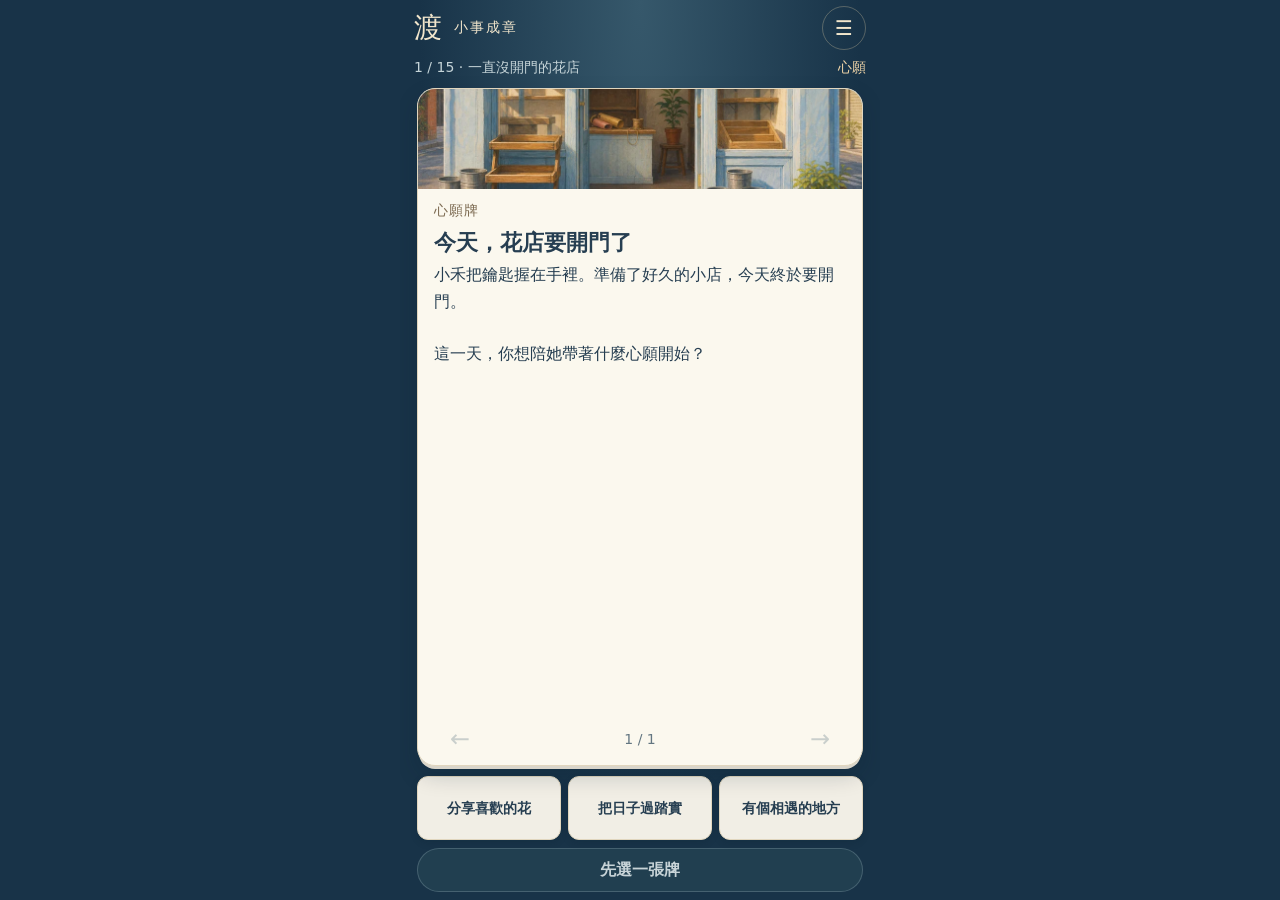
==== index.html @ b9ea2f5c "Expand original flower-shop card journey with two-sided inner reflection" ====
<!doctype html>
<html lang="zh-Hant">
<head>
  <meta charset="utf-8">
  <meta name="viewport" content="width=device-width,initial-scale=1,viewport-fit=cover">
  <meta name="theme-color" content="#183348">
  <meta name="description" content="《渡》十五段原創花店故事。翻開想要與不想要，留一點空間，再選眼前的一步。手機直式一屏卡牌。">
  <title>渡 · 花店日記</title>
  <link rel="icon" href="./icons/icon-192.png">
  <link rel="apple-touch-icon" href="./icons/icon-192.png">
  <link rel="manifest" href="./manifest.webmanifest">
  <link rel="stylesheet" href="./cards.css">
  <script src="./cards-journey.js" defer></script>
  <script src="./cards-stories.js" defer></script>
  <script src="./cards-core.js" defer></script>
  <script src="./cards-layout.js" defer></script>
  <script src="./cards.js" defer></script>
  <script src="./pwa-update.js" defer></script>
</head>
<body>
<main class="game" id="game">
  <header class="top"><div class="brand"><strong>渡</strong><span>小事成章</span></div><button id="menuOpen" type="button" aria-label="開啟功能" aria-haspopup="dialog">☰</button></header>
  <div class="chapter"><p id="chapterName">一直沒開門的花店</p><span id="stageLabel">開門之前</span></div>
  <div class="stage-area" id="stageArea">
  <div class="scene-wrap" id="sceneWrap">
    <article class="scene" aria-labelledby="sceneTitle">
      <img class="art" src="./art/flower-shop.webp" alt="晨光裡的花店，花桶還空著，門邊有一盆綠色植物。" width="900" height="600">
      <div class="scene-copy"><div class="reader-head"><p class="eyebrow" id="cardType">原創故事</p><button id="backStory" class="back-story" hidden>回故事</button></div><h1 id="sceneTitle" tabindex="-1">今天，花店要開門了</h1><div class="reader" id="reader"><p class="story" id="storyText">小禾把鑰匙握在手裡。準備了好久的小店，今天終於要開門。

這一天，你想陪她帶著什麼心願開始？</p></div><nav class="pager" aria-label="故事翻頁"><button id="pagePrev" aria-label="上一頁">←</button><span id="pageCount" role="status" aria-live="polite">1 / 1</span><button id="pageNext" aria-label="下一頁">→</button></nav><p class="sr-only" id="afterText" hidden></p></div>
    </article>
  </div>
  <button class="deck" id="deck" hidden><b>下一張，會是什麼？</b><small>點一下，翻開後續</small></button>
  </div>
  <div class="kept" id="kept" hidden><span class="wish-tag" id="wishTag"></span><button class="thought" id="thought" aria-pressed="false" hidden><span id="thoughtText"></span><small id="thoughtHint"></small></button></div>
  <p class="sr-only" id="carried" hidden></p>
  <section class="choices-area" id="choicesArea" aria-labelledby="instruction"><p class="sr-only" id="instruction">選一張心願牌，陪小禾開始這一天。</p><div class="hand" id="hand" data-count="3"></div><p class="sr-only" id="choicePreview" hidden></p><button class="confirm" id="confirm" disabled>先選一張牌</button></section>
  <p class="sr-only" id="playedPath" hidden></p>
  <div class="ending-actions" id="endingActions" hidden><button class="next-chapter" id="nextChapter" hidden>下一段故事</button><div class="ending-secondary"><button class="replay" id="replay">換一種走法</button><button class="quiet-button" id="rest">先停在這裡</button></div></div>
  <p class="sr-only" id="restNote" hidden>故事先留在這裡。想回來時，再翻開就好。</p>
  <p class="save-status" id="saveStatus" role="status"></p><button class="load-latest" id="loadLatest" hidden>讀取另一頁的進度</button>
  <p class="sr-only" id="footerNote">選牌，再翻開後續。隨時可以離開，進度留在這台裝置。</p>
  <p class="sr-only" id="announcement" role="status" aria-live="polite"></p>
</main>
<dialog id="menu" aria-labelledby="menuTitle">
  <div class="menu-head"><h2 id="menuTitle">留一點空間</h2><button id="menuClose" aria-label="關閉功能">×</button></div>
  <button class="menu-row" id="install">安裝手機 App</button><p class="menu-status" id="installStatus">放到主畫面，下次繼續這一頁。</p>
  <button class="menu-row" id="btnUpdate">檢查更新</button><p class="menu-status" id="updateStatus" role="status">連線時自動檢查新版</p>
  <label class="chapter-picker" for="chapterChoice">十五段故事 · 可任選</label><select id="chapterChoice"><option value="flowers">一直沒開門的花店</option></select><p class="menu-status">開始所選章節，會取代目前這一段的遊玩進度。不必照順序，也不用先通關。</p><button class="menu-row" id="chapterStart">開始這章</button>
  <details class="about"><summary>怎麼玩這段故事</summary><p>選心願，翻開事件，再選小禾接下來怎麼做。想看看心裡發生什麼時，點「想要與不想要」：看看想抓住的，再看看想推開的，最後回到眼前的一步。</p><p>可以選「試著鬆一點」，也可以選「現在還不行」或隨時回故事。沒有正確情緒，不必重複到平靜才准繼續；這些選擇不會換到好運或更好的結局。</p><p>人物、對話與情節全部原創，不是萊斯特生平，也不是《豐盛之書》的逐章重製。只將讀到的部分觀念轉化為日常體驗；沒有搬用書中案例、量表或課程原文。</p><p>放下的是心裡的緊抓，不是必要的安全、界線、照顧或責任。遊戲不保證願望成真，不提供醫療或財務建議。若情境讓你不舒服，可以停下或換章。</p><p>十五段故事，沒有配樂、水聲、倒數、分數或打卡。進度只存這台裝置；內心卡的選擇不記錄、不上傳，也不讀寫先前版本的遊戲紀錄。</p></details>
</dialog>
<noscript><p>請開啟 JavaScript，才能選牌與翻開故事。</p></noscript>
</body>
</html>
---- cards.css ----
:root{color-scheme:light;font-family:system-ui,-apple-system,"Microsoft JhengHei",sans-serif;font-size:100%;background:#183348;color:#263e51;--paper:#fbf8ee;--accent:#d8aa63}
*{box-sizing:border-box}html,body{margin:0;width:100%;height:100%;overflow:hidden;overscroll-behavior:none}button,select{font:inherit;touch-action:manipulation;-webkit-tap-highlight-color:transparent}button{cursor:pointer}button:disabled{cursor:default;opacity:.45}button:focus-visible,select:focus-visible{outline:3px solid #c78228;outline-offset:-3px}[hidden]{display:none!important}
body{position:fixed;inset:0}.game{position:relative;width:min(100%,480px);height:100vh;height:100dvh;max-height:100dvh;min-height:0;margin:auto;padding:calc(6px + env(safe-area-inset-top,0px)) 14px calc(8px + env(safe-area-inset-bottom,0px));display:flex;flex-direction:column;gap:8px;overflow:hidden;background:radial-gradient(ellipse at top,#36586b,transparent 65%),#183348}
.top,.chapter,.kept,.choices-area,.ending-actions{flex:none;min-width:0}.top{display:flex;align-items:center;justify-content:space-between;color:#f2e6cc;min-height:44px}.brand{display:flex;align-items:center;gap:12px}.brand strong{font:28px serif;font-weight:400}.brand span{font-size:.875rem;letter-spacing:.15em}.top button{width:44px;height:44px;border:1px solid #e6d3a94d;background:transparent;color:#f2e6cc;border-radius:50%;font-size:20px}
.chapter{display:flex;align-items:center;justify-content:space-between;gap:8px;color:#c5d4d8;font-size:.875rem;line-height:1.4}.chapter p{margin:0}.chapter span{color:#f0d5a8;white-space:nowrap}
.stage-area{flex:1;min-height:0;position:relative}.scene-wrap,.scene{height:100%;min-height:0}.scene-wrap{padding:2px 3px}.scene{container-type:size;display:flex;flex-direction:column;position:relative;background:var(--paper);border:1px solid #e1d6be;border-radius:18px;overflow:hidden;box-shadow:0 5px 0 -2px #d9d5ca,0 10px 22px #071a2a30}
.art{flex:none;display:block;width:100%;height:clamp(54px,12dvh,100px);object-fit:cover;object-position:center 64%;background:#b8cbd2}.scene-copy{flex:1;min-height:0;display:flex;flex-direction:column;padding:8px 16px 4px;gap:4px}.reader-head{display:flex;align-items:center;justify-content:space-between;min-height:28px;flex:none}.eyebrow{font-size:.875rem;letter-spacing:.06em;color:#7c6a51;margin:0}.back-story{border:0;border-radius:8px;background:#e9e5d9;color:#344b5b;min-height:32px;padding:4px 10px;font-size:.875rem}
h1{flex:none;font-family:"Noto Serif TC","PMingLiU",serif;font-size:1.35rem;line-height:1.35;font-weight:600;margin:0;overflow-wrap:anywhere}.reader{flex:1;min-height:0;overflow:hidden}.story{font-size:1rem;line-height:1.65;white-space:pre-line;overflow-wrap:anywhere;margin:0}.pager{flex:none;display:grid;grid-template-columns:52px 1fr 52px;align-items:center;gap:8px;min-height:44px}.pager button{height:44px;min-width:44px;border:0;background:transparent;color:#365368;font-size:24px;border-radius:9px}.pager button:disabled{opacity:.25}.pager span{text-align:center;font-size:.875rem;color:#637681;font-variant-numeric:tabular-nums}
.kept{margin:0 3px}.thought{display:block;min-height:44px;width:100%;border:1px dashed #c7d6dc88;color:#dce5e6;background:#ffffff08;border-radius:10px;padding:6px 12px;text-align:center;font-size:.875rem;line-height:1.4}.thought[aria-pressed=true]{background:#071e2c35;color:#c4d2d5;border-style:solid}
.hand{display:grid;grid-template-columns:repeat(3,minmax(0,1fr));gap:7px;margin:0 3px}.hand[data-count="2"]{grid-template-columns:repeat(2,minmax(0,1fr))}.choice{display:flex;align-items:center;justify-content:center;min-width:0;min-height:64px;border:1px solid #e1d6be;border-radius:11px;padding:8px 6px;text-align:center;background:#f1eee5;color:#263e51;box-shadow:0 3px 7px #051a2526}.choice b{font-size:.875rem;line-height:1.45;font-weight:600;overflow-wrap:anywhere}.choice .mark{display:none}.choice[aria-pressed=true]{background:#fff3d6;box-shadow:inset 0 0 0 2px #c78228}.confirm,.next-chapter,.replay,.quiet-button{display:block;min-height:44px;border:1px solid #e4ba7b;background:#e9bf82;color:#203749;padding:9px 12px;border-radius:24px;font-size:1rem;line-height:1.4;font-weight:600}.confirm{width:calc(100% - 6px);margin:8px 3px 0}.confirm:disabled{background:#213f50;border-color:#738d9870;color:#c7d3d7;opacity:1}
.inner-view .scene{border-color:#d8aa63;background:#fff9ed}.inner-view .art{display:none}.inner-view .eyebrow{color:#805527}.inner-view .thought{border-style:solid}.inner-view .scene-copy{padding-top:14px}.chapter p{overflow-wrap:anywhere}.hand[data-count="2"] .choice{min-height:64px}
.ending-actions{display:flex;flex-direction:column;gap:8px;padding:0 3px}.ending-secondary{display:flex;gap:8px}.ending-secondary button{flex:1;min-width:0;font-size:.875rem}.quiet-button,.replay{background:transparent;color:#e1e5dd;border-color:#aebebe70;font-weight:400}
.deck{display:block;position:absolute;inset:10px 18px;max-width:300px;max-height:360px;margin:auto;border:1px solid #d5b98a;border-radius:17px;background:repeating-linear-gradient(45deg,#ffffff04 0 1px,transparent 1px 12px),#23475a;color:#f0dbb8;box-shadow:4px 4px 0 #f2e7cf;padding:12px}.deck:before{content:"◇";display:block;font:48px serif;color:#d3ab70;margin-bottom:14px}.deck b{display:block;font:1.4rem serif;line-height:1.5}.deck small{display:block;margin-top:12px;font-size:.875rem;color:#c9d4d3}
.save-status:not(:empty){position:absolute;z-index:4;top:58px;left:12px;right:12px;background:#fbf2da;color:#4b3d2a;padding:12px;border:1px solid #d8aa63;border-radius:10px;font-size:.875rem;line-height:1.6;margin:0;box-shadow:0 4px 18px #0005}.save-status:empty{display:none}.load-latest{position:absolute;z-index:5;left:12px;right:12px;bottom:10px;background:#f3debb;color:#263e51;border:1px solid #bfa677;border-radius:20px;min-height:44px;padding:8px 15px}
dialog{width:min(calc(100% - 24px),440px);max-height:calc(100dvh - 24px);overflow:auto;overscroll-behavior:contain;color:#263e51;background:#fbf8ee;border:1px solid #e4dac8;border-radius:20px;padding:20px}dialog::backdrop{background:#081b2ccc}.menu-head{display:flex;align-items:center;justify-content:space-between}.menu-head h2{font:1.4rem serif;margin:0}.menu-head button{width:44px;height:44px;border-radius:50%;border:1px solid #c8c9bc;background:transparent;font-size:24px;color:inherit}.menu-row{display:block;width:100%;padding:14px 0;min-height:48px;border:0;border-bottom:1px solid #d8d8cc;background:transparent;text-align:left;color:#263e51;font:inherit}.menu-status,.about p{font-size:.875rem;line-height:1.75;color:#586a74}.about{margin-top:16px;border-top:1px solid #d8d8cc;padding-top:16px}.about summary{font-size:1rem;cursor:pointer;min-height:44px}.chapter-picker{display:block;margin:16px 0 8px;font-size:1rem}select{width:100%;min-height:44px;border:1px solid #b7bab1;color:#263e51;background:white;border-radius:8px;padding:8px;font-size:1rem}
.sr-only,.wish-tag,.thought small{position:absolute;width:1px;height:1px;padding:0;margin:-1px;overflow:hidden;clip:rect(0,0,0,0);white-space:nowrap;border:0}.turning .scene{animation:turn-in .25s ease-out}@keyframes turn-in{from{opacity:.7;transform:translateY(4px)}to{opacity:1;transform:translateY(0)}}
@container(max-height:340px){.art{height:54px}}
@container(max-height:270px){.art{display:none}.reader-head{min-height:0}.eyebrow{display:none}h1{font-size:1.1rem}.scene-copy{padding-top:10px}}
@media(max-width:350px){.game{padding-left:9px;padding-right:9px;gap:6px}.scene-copy{padding-left:12px;padding-right:12px}.hand{gap:5px}.choice{padding:7px 5px}}
@media(max-height:640px){.art{display:none}.game{gap:5px;padding-top:env(safe-area-inset-top,0px);padding-bottom:calc(5px + env(safe-area-inset-bottom,0px))}.brand span{display:none}.chapter{font-size:.875rem}.choice{min-height:54px}.scene-copy{gap:2px}.reader-head{min-height:0}.eyebrow{display:none}.confirm{margin-top:5px}h1{font-size:1.1rem}}
@media(orientation:landscape) and (max-height:500px){.game{max-width:900px;width:100%;display:grid;grid-template-columns:minmax(0,1fr) minmax(180px,32%);grid-template-rows:44px minmax(0,1fr) auto;gap:6px}.top{grid-column:2;grid-row:1}.chapter{display:none}.stage-area{grid-column:1;grid-row:1 / 4;height:100%}.kept{grid-column:2;grid-row:2;align-self:start}.choices-area,.ending-actions{grid-column:2;grid-row:3}.hand{grid-template-columns:1fr}.choice{min-height:44px}.reader-head .eyebrow{display:none}}
@media(prefers-reduced-motion:reduce){*,*:before,*:after{animation:none!important;transition:none!important;scroll-behavior:auto!important}}
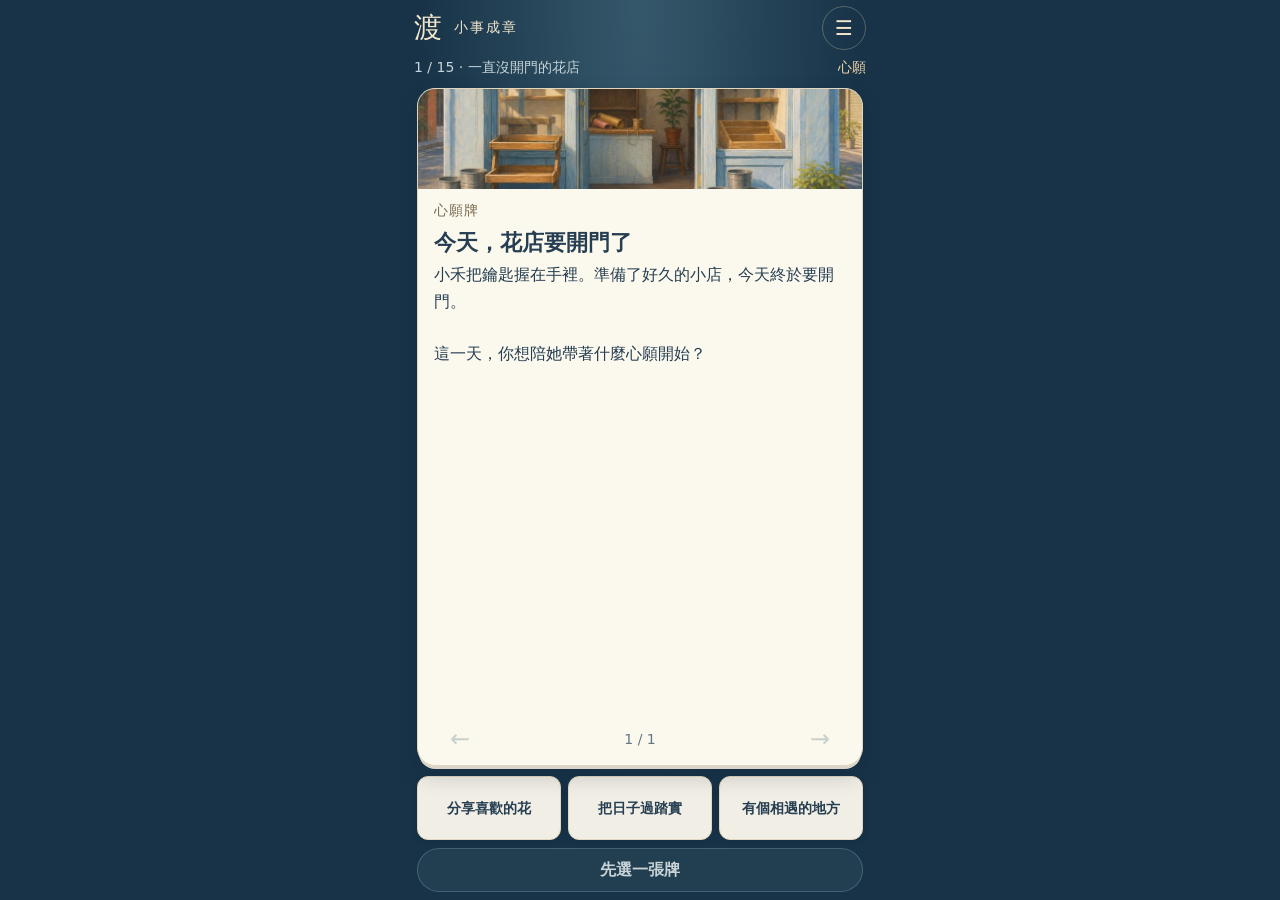
==== commit 1b49c61b: "Add optional time-perspective cards to fifteen original stories" ====
--- a/index.html
+++ b/index.html
@@ -32,7 +32,7 @@
   </div>
   <button class="deck" id="deck" hidden><b>下一張，會是什麼？</b><small>點一下，翻開後續</small></button>
   </div>
-  <div class="kept" id="kept" hidden><span class="wish-tag" id="wishTag"></span><button class="thought" id="thought" aria-pressed="false" hidden><span id="thoughtText"></span><small id="thoughtHint"></small></button></div>
+  <div class="kept" id="kept" hidden><span class="wish-tag" id="wishTag"></span><div class="reflection-tools"><button class="thought" id="thought" aria-pressed="false" hidden><span id="thoughtText"></span><small id="thoughtHint"></small></button><button class="thought" id="timeLens" aria-pressed="false" hidden>時間卡 · 往後看看</button></div></div>
   <p class="sr-only" id="carried" hidden></p>
   <section class="choices-area" id="choicesArea" aria-labelledby="instruction"><p class="sr-only" id="instruction">選一張心願牌，陪小禾開始這一天。</p><div class="hand" id="hand" data-count="3"></div><p class="sr-only" id="choicePreview" hidden></p><button class="confirm" id="confirm" disabled>先選一張牌</button></section>
   <p class="sr-only" id="playedPath" hidden></p>
@@ -48,6 +48,7 @@
   <button class="menu-row" id="btnUpdate">檢查更新</button><p class="menu-status" id="updateStatus" role="status">連線時自動檢查新版</p>
   <label class="chapter-picker" for="chapterChoice">十五段故事 · 可任選</label><select id="chapterChoice"><option value="flowers">一直沒開門的花店</option></select><p class="menu-status">開始所選章節，會取代目前這一段的遊玩進度。不必照順序，也不用先通關。</p><button class="menu-row" id="chapterStart">開始這章</button>
   <details class="about"><summary>怎麼玩這段故事</summary><p>選心願，翻開事件，再選小禾接下來怎麼做。想看看心裡發生什麼時，點「想要與不想要」：看看想抓住的，再看看想推開的，最後回到眼前的一步。</p><p>可以選「試著鬆一點」，也可以選「現在還不行」或隨時回故事。沒有正確情緒，不必重複到平靜才准繼續；這些選擇不會換到好運或更好的結局。</p><p>人物、對話與情節全部原創，不是萊斯特生平，也不是《豐盛之書》的逐章重製。只將讀到的部分觀念轉化為日常體驗；沒有搬用書中案例、量表或課程原文。</p><p>放下的是心裡的緊抓，不是必要的安全、界線、照顧或責任。遊戲不保證願望成真，不提供醫療或財務建議。若情境讓你不舒服，可以停下或換章。</p><p>十五段故事，沒有配樂、水聲、倒數、分數或打卡。進度只存這台裝置；內心卡的選擇不記錄、不上傳，也不讀寫先前版本的遊戲紀錄。</p></details>
+  <p class="menu-status">時間卡「往後看看」：先想像過些日子的片刻，再問「十年之後，這件事還會在我心裡嗎？」可以仍然在意，也可以先不回答。這是換個距離看現在，不是預告未來；答案不記錄、不上傳，也不改變故事結果。</p>
 </dialog>
 <noscript><p>請開啟 JavaScript，才能選牌與翻開故事。</p></noscript>
 </body>
--- a/cards.css
+++ b/cards.css
@@ -14,6 +14,7 @@
 .save-status:not(:empty){position:absolute;z-index:4;top:58px;left:12px;right:12px;background:#fbf2da;color:#4b3d2a;padding:12px;border:1px solid #d8aa63;border-radius:10px;font-size:.875rem;line-height:1.6;margin:0;box-shadow:0 4px 18px #0005}.save-status:empty{display:none}.load-latest{position:absolute;z-index:5;left:12px;right:12px;bottom:10px;background:#f3debb;color:#263e51;border:1px solid #bfa677;border-radius:20px;min-height:44px;padding:8px 15px}
 dialog{width:min(calc(100% - 24px),440px);max-height:calc(100dvh - 24px);overflow:auto;overscroll-behavior:contain;color:#263e51;background:#fbf8ee;border:1px solid #e4dac8;border-radius:20px;padding:20px}dialog::backdrop{background:#081b2ccc}.menu-head{display:flex;align-items:center;justify-content:space-between}.menu-head h2{font:1.4rem serif;margin:0}.menu-head button{width:44px;height:44px;border-radius:50%;border:1px solid #c8c9bc;background:transparent;font-size:24px;color:inherit}.menu-row{display:block;width:100%;padding:14px 0;min-height:48px;border:0;border-bottom:1px solid #d8d8cc;background:transparent;text-align:left;color:#263e51;font:inherit}.menu-status,.about p{font-size:.875rem;line-height:1.75;color:#586a74}.about{margin-top:16px;border-top:1px solid #d8d8cc;padding-top:16px}.about summary{font-size:1rem;cursor:pointer;min-height:44px}.chapter-picker{display:block;margin:16px 0 8px;font-size:1rem}select{width:100%;min-height:44px;border:1px solid #b7bab1;color:#263e51;background:white;border-radius:8px;padding:8px;font-size:1rem}
 .sr-only,.wish-tag,.thought small{position:absolute;width:1px;height:1px;padding:0;margin:-1px;overflow:hidden;clip:rect(0,0,0,0);white-space:nowrap;border:0}.turning .scene{animation:turn-in .25s ease-out}@keyframes turn-in{from{opacity:.7;transform:translateY(4px)}to{opacity:1;transform:translateY(0)}}
+.reflection-tools{display:grid;grid-template-columns:repeat(2,minmax(0,1fr));gap:7px}.reflection-tools .thought{padding:6px;min-width:0}.time-view .scene{background:#f2f7f5;border-color:#b8d4ca}.time-view .eyebrow{color:#40685e}
 @container(max-height:340px){.art{height:54px}}
 @container(max-height:270px){.art{display:none}.reader-head{min-height:0}.eyebrow{display:none}h1{font-size:1.1rem}.scene-copy{padding-top:10px}}
 @media(max-width:350px){.game{padding-left:9px;padding-right:9px;gap:6px}.scene-copy{padding-left:12px;padding-right:12px}.hand{gap:5px}.choice{padding:7px 5px}}
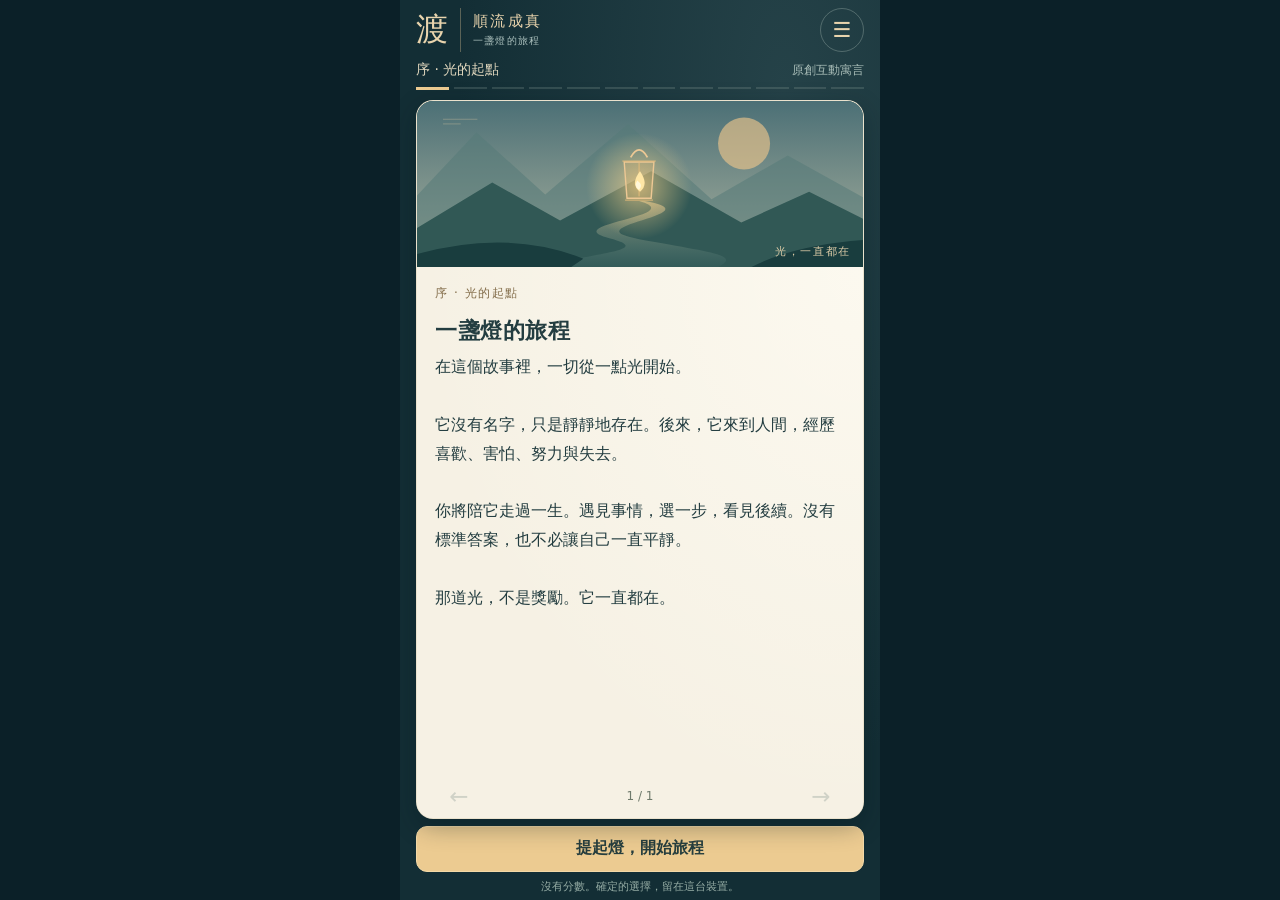
==== commit 8c8e59e6: "Rebuild Ferry around the original twelve-chapter journey of a light" ====
--- a/index.html
+++ b/index.html
@@ -3,53 +3,65 @@
 <head>
   <meta charset="utf-8">
   <meta name="viewport" content="width=device-width,initial-scale=1,viewport-fit=cover">
-  <meta name="theme-color" content="#183348">
-  <meta name="description" content="《渡》十五段原創花店故事。翻開想要與不想要，留一點空間，再選眼前的一步。手機直式一屏卡牌。">
-  <title>渡 · 花店日記</title>
+  <meta name="theme-color" content="#132e35">
+  <meta name="description" content="渡・順流成真。一盞燈的旅程：十二章原創互動寓言，陪一個人走過一生。遇見、選擇、行動，然後放下。">
+  <title>渡 · 一盞燈的旅程</title>
   <link rel="icon" href="./icons/icon-192.png">
   <link rel="apple-touch-icon" href="./icons/icon-192.png">
   <link rel="manifest" href="./manifest.webmanifest">
-  <link rel="stylesheet" href="./cards.css">
-  <script src="./cards-journey.js" defer></script>
-  <script src="./cards-stories.js" defer></script>
-  <script src="./cards-core.js" defer></script>
+  <link rel="stylesheet" href="./light.css">
+  <script src="./light-story.js" defer></script>
+  <script src="./light-core.js" defer></script>
   <script src="./cards-layout.js" defer></script>
-  <script src="./cards.js" defer></script>
+  <script src="./light.js" defer></script>
   <script src="./pwa-update.js" defer></script>
 </head>
 <body>
-<main class="game" id="game">
-  <header class="top"><div class="brand"><strong>渡</strong><span>小事成章</span></div><button id="menuOpen" type="button" aria-label="開啟功能" aria-haspopup="dialog">☰</button></header>
-  <div class="chapter"><p id="chapterName">一直沒開門的花店</p><span id="stageLabel">開門之前</span></div>
-  <div class="stage-area" id="stageArea">
-  <div class="scene-wrap" id="sceneWrap">
-    <article class="scene" aria-labelledby="sceneTitle">
-      <img class="art" src="./art/flower-shop.webp" alt="晨光裡的花店，花桶還空著，門邊有一盆綠色植物。" width="900" height="600">
-      <div class="scene-copy"><div class="reader-head"><p class="eyebrow" id="cardType">原創故事</p><button id="backStory" class="back-story" hidden>回故事</button></div><h1 id="sceneTitle" tabindex="-1">今天，花店要開門了</h1><div class="reader" id="reader"><p class="story" id="storyText">小禾把鑰匙握在手裡。準備了好久的小店，今天終於要開門。
-
-這一天，你想陪她帶著什麼心願開始？</p></div><nav class="pager" aria-label="故事翻頁"><button id="pagePrev" aria-label="上一頁">←</button><span id="pageCount" role="status" aria-live="polite">1 / 1</span><button id="pageNext" aria-label="下一頁">→</button></nav><p class="sr-only" id="afterText" hidden></p></div>
+<main class="game" id="game" data-landscape="dawn">
+  <header class="top"><a class="brand" href="./" aria-label="渡，回到目前旅程"><strong>渡</strong><span>順流成真<small>一盞燈的旅程</small></span></a><button class="menu-button" id="menuOpen" aria-label="開啟功能選單" aria-haspopup="dialog">☰</button></header>
+  <div class="chapter-line"><span id="chapterName">序 · 光的起點</span><span id="ageLabel">原創互動寓言</span></div>
+  <div class="journey-track" id="journeyTrack" aria-hidden="true"></div>
+  <section class="stage" aria-labelledby="sceneTitle">
+    <div class="landscape" aria-hidden="true">
+      <svg viewBox="0 0 480 190" preserveAspectRatio="xMidYMax slice" focusable="false">
+        <defs><linearGradient id="sky" x2="0" y2="1"><stop stop-color="var(--sky-top)"/><stop offset="1" stop-color="var(--sky-bottom)"/></linearGradient><radialGradient id="halo"><stop stop-color="#ffd88c" stop-opacity=".65"/><stop offset="1" stop-color="#ffd88c" stop-opacity="0"/></radialGradient><linearGradient id="water" x2="0" y2="1"><stop stop-color="#d8bc87" stop-opacity=".65"/><stop offset="1" stop-color="#739f9f" stop-opacity=".05"/></linearGradient></defs>
+        <rect width="480" height="190" fill="url(#sky)"/>
+        <circle class="sun" cx="352" cy="57" r="28" fill="#edc58c" opacity=".64"/>
+        <path d="M0 113 64 45 138 112 227 36 317 117 399 70 480 115V190H0Z" fill="#577b79" opacity=".55"/>
+        <path d="M0 148 81 99 154 140 252 87 349 142 422 109 480 138V190H0Z" fill="#315855"/>
+        <path d="M245 119C324 133 162 146 239 160S350 177 324 190H152C161 176 265 174 207 159S295 135 239 119Z" fill="url(#water)"/>
+        <g class="village" fill="#243f40"><path d="M35 145h39v28H35zM23 146l31-24 34 24zM379 151h44v29h-44zM369 151l32-26 32 26z"/><path d="M50 154h8v10h-8zM396 157h8v11h-8z" fill="#f0cc8c"/></g>
+        <g class="mirror-art" fill="none" stroke="#c0ad80" stroke-width="2"><ellipse cx="240" cy="109" rx="39" ry="53"/><ellipse cx="240" cy="109" rx="34" ry="48" opacity=".4"/></g>
+        <path d="M0 176Q99 149 179 181L166 190H0ZM480 161Q404 167 360 190H480Z" fill="#193d3e"/>
+        <circle cx="239" cy="103" r="57" fill="url(#halo)"/>
+        <g class="lantern"><path d="M230 72q9-16 18 0" fill="none" stroke="#edc894" stroke-width="2"/><path d="M223 77h32l-3 39h-26z" fill="#f0bb68" fill-opacity=".2" stroke="#edc894" stroke-width="1.5"/><path d="M221 76h36M224 118h30M239 78v36" fill="none" stroke="#e8bd79"/><path d="M240 87q-11 14 0 22q10-8 0-22" fill="#ffe6a5"/><path d="M237 97q-4 7 2 10q5-5-2-10" fill="#fff7db"/></g>
+        <path d="M28 31h37M28 36h19" stroke="#edd3a7" opacity=".32"/>
+      </svg>
+      <span class="landscape-caption" id="landscapeCaption">光，一直都在</span>
+    </div>
+    <article class="paper">
+      <div class="reader-top"><span class="eyebrow" id="stageLabel">序章</span><button class="text-button" id="backStory" hidden>回故事</button></div>
+      <h1 id="sceneTitle" tabindex="-1">一盞燈的旅程</h1>
+      <div class="reader" id="reader"><p id="storyText">陪一點光，走過一個人的一生。</p></div>
+      <nav class="pager" aria-label="故事翻頁"><button id="pagePrev" aria-label="上一頁">←</button><span id="pageCount" role="status">1 / 1</span><button id="pageNext" aria-label="下一頁">→</button></nav>
     </article>
-  </div>
-  <button class="deck" id="deck" hidden><b>下一張，會是什麼？</b><small>點一下，翻開後續</small></button>
-  </div>
-  <div class="kept" id="kept" hidden><span class="wish-tag" id="wishTag"></span><div class="reflection-tools"><button class="thought" id="thought" aria-pressed="false" hidden><span id="thoughtText"></span><small id="thoughtHint"></small></button><button class="thought" id="timeLens" aria-pressed="false" hidden>時間卡 · 往後看看</button></div></div>
-  <p class="sr-only" id="carried" hidden></p>
-  <section class="choices-area" id="choicesArea" aria-labelledby="instruction"><p class="sr-only" id="instruction">選一張心願牌，陪小禾開始這一天。</p><div class="hand" id="hand" data-count="3"></div><p class="sr-only" id="choicePreview" hidden></p><button class="confirm" id="confirm" disabled>先選一張牌</button></section>
-  <p class="sr-only" id="playedPath" hidden></p>
-  <div class="ending-actions" id="endingActions" hidden><button class="next-chapter" id="nextChapter" hidden>下一段故事</button><div class="ending-secondary"><button class="replay" id="replay">換一種走法</button><button class="quiet-button" id="rest">先停在這裡</button></div></div>
-  <p class="sr-only" id="restNote" hidden>故事先留在這裡。想回來時，再翻開就好。</p>
-  <p class="save-status" id="saveStatus" role="status"></p><button class="load-latest" id="loadLatest" hidden>讀取另一頁的進度</button>
-  <p class="sr-only" id="footerNote">選牌，再翻開後續。隨時可以離開，進度留在這台裝置。</p>
+  </section>
+  <div class="reflection-tools" id="reflectionTools" hidden><button id="mirror" aria-pressed="false">◇ 照一照心裡</button><button id="timeLens" aria-pressed="false">↗ 往後看看</button></div>
+  <section class="choices" id="choicesArea" aria-labelledby="instruction" hidden><p id="instruction">此刻，你想怎麼做？</p><div class="hand" id="hand"></div></section>
+  <button class="primary" id="confirm">提起燈，開始旅程</button>
+  <div class="ending-tools" id="endingTools" hidden><button id="replay">換一種走法</button><button id="rest">先停在這裡</button></div>
+  <p class="footnote" id="footerNote">沒有分數，也沒有必須成為的樣子。</p>
+  <div class="save-notice" id="saveNotice" hidden><p id="saveStatus" role="status"></p><button id="loadLatest" hidden>讀取最新進度</button><button id="dismissNotice">知道了</button></div>
   <p class="sr-only" id="announcement" role="status" aria-live="polite"></p>
 </main>
 <dialog id="menu" aria-labelledby="menuTitle">
-  <div class="menu-head"><h2 id="menuTitle">留一點空間</h2><button id="menuClose" aria-label="關閉功能">×</button></div>
-  <button class="menu-row" id="install">安裝手機 App</button><p class="menu-status" id="installStatus">放到主畫面，下次繼續這一頁。</p>
+  <div class="menu-head"><h2 id="menuTitle">旅程中的停靠</h2><button id="menuClose" aria-label="關閉功能選單">×</button></div>
+  <button class="menu-row" id="install">安裝手機 App</button><p class="menu-status" id="installStatus">加入主畫面，下次從這一頁繼續。</p>
   <button class="menu-row" id="btnUpdate">檢查更新</button><p class="menu-status" id="updateStatus" role="status">連線時自動檢查新版</p>
-  <label class="chapter-picker" for="chapterChoice">十五段故事 · 可任選</label><select id="chapterChoice"><option value="flowers">一直沒開門的花店</option></select><p class="menu-status">開始所選章節，會取代目前這一段的遊玩進度。不必照順序，也不用先通關。</p><button class="menu-row" id="chapterStart">開始這章</button>
-  <details class="about"><summary>怎麼玩這段故事</summary><p>選心願，翻開事件，再選小禾接下來怎麼做。想看看心裡發生什麼時，點「想要與不想要」：看看想抓住的，再看看想推開的，最後回到眼前的一步。</p><p>可以選「試著鬆一點」，也可以選「現在還不行」或隨時回故事。沒有正確情緒，不必重複到平靜才准繼續；這些選擇不會換到好運或更好的結局。</p><p>人物、對話與情節全部原創，不是萊斯特生平，也不是《豐盛之書》的逐章重製。只將讀到的部分觀念轉化為日常體驗；沒有搬用書中案例、量表或課程原文。</p><p>放下的是心裡的緊抓，不是必要的安全、界線、照顧或責任。遊戲不保證願望成真，不提供醫療或財務建議。若情境讓你不舒服，可以停下或換章。</p><p>十五段故事，沒有配樂、水聲、倒數、分數或打卡。進度只存這台裝置；內心卡的選擇不記錄、不上傳，也不讀寫先前版本的遊戲紀錄。</p></details>
-  <p class="menu-status">時間卡「往後看看」：先想像過些日子的片刻，再問「十年之後，這件事還會在我心裡嗎？」可以仍然在意，也可以先不回答。這是換個距離看現在，不是預告未來；答案不記錄、不上傳，也不改變故事結果。</p>
+  <label for="chapterChoice">十二章 · 不必依序</label><select id="chapterChoice"></select><p class="menu-status">點「走進這章」才會取代目前的新旅程進度。花店舊紀錄不會被更動。</p><button class="menu-row" id="chapterStart">走進這章</button>
+  <details><summary>這趟旅程怎麼玩</summary><p>遇見事件，點一張牌看做法，再按下方按鈕確認。看見後續後，再選下一步。每章兩次選擇，沒有標準答案。</p><p>「照一照心裡」和「往後看看」都可跳過。它們不改變外部結果，也不記錄你的感受。長文用左右箭頭翻頁，不用往下拉主畫面。</p></details>
+  <details><summary>關於這一道光</summary><p>以使用者原創《順流成真・一盞燈的旅程》為主線，再創作日常事件與分支。這是一篇寓言，不是宗教考試或心理治療；光不是修行分數，情緒不會讓它熄滅。</p><p>故事不保證願望成真。放下不等於放棄必要的醫療、安全、責任與界線。可以跳章、離開，或仍然在意。</p><p>沒有配樂、水聲、倒數、付費抽卡、帳號或追蹤分析。進度只存這台裝置；新舊故事使用不同紀錄，互不覆寫。</p></details>
 </dialog>
-<noscript><p>請開啟 JavaScript，才能選牌與翻開故事。</p></noscript>
+<noscript><p class="no-script">請開啟 JavaScript，才能開始這段互動旅程。</p></noscript>
 </body>
 </html>
--- a/light.css
+++ b/light.css
@@ -0,0 +1,15 @@
+:root{color-scheme:light;font-family:system-ui,-apple-system,"Microsoft JhengHei",sans-serif;font-size:100%;background:#0b2028;color:#233d40;--gold:#edcc92;--ink:#203c3f;--paper:#f6f1e4;--sky-top:#456b73;--sky-bottom:#adb4a0}
+*{box-sizing:border-box}html,body{width:100%;height:100%;margin:0;overflow:hidden;overscroll-behavior:none}body{position:fixed;inset:0}button,select{font:inherit;touch-action:manipulation;-webkit-tap-highlight-color:transparent}button{cursor:pointer}button:disabled{cursor:default;opacity:.5}button:focus-visible,select:focus-visible,a:focus-visible{outline:3px solid #bd7730;outline-offset:-3px}[hidden]{display:none!important}
+.game{width:min(100%,480px);height:100vh;height:100dvh;min-height:0;max-height:100dvh;margin:auto;padding:calc(6px + env(safe-area-inset-top,0px)) 16px calc(6px + env(safe-area-inset-bottom,0px));display:flex;flex-direction:column;gap:7px;overflow:hidden;position:relative;background:radial-gradient(ellipse at 80% 10%,#40606566,transparent 60%),#132e35}
+.top{display:flex;align-items:center;justify-content:space-between;flex:none;min-height:48px}.brand{display:flex;gap:12px;align-items:center;text-decoration:none;color:#e9d4ad}.brand strong{font:32px "PMingLiU",serif;font-weight:400;border-right:1px solid #c8b48c66;padding-right:12px}.brand span{font-size:15px;letter-spacing:.16em}.brand small{display:block;font-size:10px;letter-spacing:.12em;color:#aabfbc;margin-top:3px}.menu-button{width:44px;height:44px;background:transparent;border:1px solid #b5c6bc55;border-radius:50%;color:#e9d4ad;font-size:21px}
+.chapter-line{display:flex;justify-content:space-between;gap:8px;align-items:baseline;color:#e3d9bf;font-size:.875rem;flex:none}.chapter-line #ageLabel{color:#a8bcb7;font-size:.75rem;white-space:nowrap}.journey-track{display:flex;gap:5px;height:3px;flex:none;margin:1px 0 3px}.journey-track span{height:2px;flex:1;background:#92a99e3b}.journey-track span.current{background:var(--gold);height:3px}.journey-track span.past{background:#92a99e88}
+.stage{flex:1;min-height:0;display:flex;flex-direction:column;overflow:hidden;border-radius:17px;border:1px solid #d2c49f55;box-shadow:0 8px 24px #04191e55;background:var(--paper);container-type:size}.landscape{position:relative;flex:none;height:clamp(76px,19dvh,166px);overflow:hidden;background:#355856}.landscape svg{display:block;width:100%;height:100%}.landscape-caption{position:absolute;bottom:8px;right:12px;color:#d9c9a5;font:11px "PMingLiU",serif;letter-spacing:.15em}.village,.mirror-art{display:none}.game[data-landscape=village] .village,.game[data-landscape=mirror] .mirror-art{display:block}.game[data-landscape=dusk]{--sky-top:#515d6b;--sky-bottom:#caab88}.game[data-landscape=mirror]{--sky-top:#203e53;--sky-bottom:#7c969c}.game[data-landscape=river]{--sky-top:#365f63;--sky-bottom:#b1c1a6}.game[data-landscape=village]{--sky-top:#7b8c80;--sky-bottom:#c7b994}
+.paper{flex:1;min-height:0;display:flex;flex-direction:column;padding:10px 18px 0;gap:7px;background:radial-gradient(ellipse at top right,#fffdf5aa,transparent 70%),var(--paper)}.reader-top{display:flex;justify-content:space-between;align-items:center;flex:none;min-height:32px}.eyebrow{color:#826c49;font-size:.75rem;letter-spacing:.13em}.text-button{min-height:32px;padding:3px 9px;border:1px solid #81918b55;border-radius:14px;font-size:.75rem;color:#426260;background:transparent}h1{flex:none;font:600 1.35rem/1.4 "Noto Serif TC","PMingLiU",serif;margin:0;overflow-wrap:anywhere;letter-spacing:.025em}.reader{flex:1;min-height:0;overflow:hidden}#storyText{font-size:1rem;line-height:1.8;white-space:pre-line;overflow-wrap:anywhere;margin:0}.pager{flex:none;display:grid;grid-template-columns:48px 1fr 48px;align-items:center;min-height:44px}.pager button{min-height:44px;min-width:44px;background:transparent;border:0;color:#496460;font-size:23px}.pager button:disabled{opacity:.22}.pager span{text-align:center;font-size:.75rem;color:#6f7a6c;font-variant-numeric:tabular-nums}
+.reflection-tools{display:flex;gap:8px;flex:none}.reflection-tools button,.ending-tools button{min-height:44px;flex:1;min-width:0;background:transparent;color:#c8d4c9;border:1px solid #afc0ad44;border-radius:9px;padding:5px;font-size:.875rem}.reflection-tools button[aria-pressed=true]{border-color:var(--gold);color:var(--gold)}.choices{flex:none;min-width:0}.choices>p{font-size:.75rem;color:#b5c5bb;margin:0 0 6px 2px}.hand{display:grid;grid-template-columns:repeat(2,minmax(0,1fr));gap:8px}.choice{min-width:0;min-height:62px;padding:10px 8px;display:flex;gap:6px;align-items:center;justify-content:center;border:1px solid #c7b992;border-radius:10px;background:#eee7d5;color:#254340}.choice b{font-size:.875rem;font-weight:500;line-height:1.5;overflow-wrap:anywhere}.choice .number{font:11px serif;color:#897650}.choice[aria-pressed=true]{background:#fff0cd;box-shadow:inset 0 0 0 2px #a97739}.primary{flex:none;width:100%;min-height:46px;background:#eccb91;border:1px solid #f3d9a7;border-radius:11px;color:#263e3e;font-size:1rem;font-weight:600;padding:10px;line-height:1.4}.primary:disabled{opacity:1;background:#ffffff06;color:#9aafa8;border-color:#94aea34d}.ending-tools{display:flex;gap:8px;flex:none}.footnote{flex:none;font-size:11px;line-height:1.4;text-align:center;color:#95aca4;margin:0;overflow-wrap:anywhere}.game.is-reflection .landscape{height:72px}.game.is-reflection .paper{background:#f4f5e9}
+.save-notice{position:absolute;z-index:5;top:64px;left:12px;right:12px;background:#fff2d7;color:#493e2b;border:1px solid #c7a971;box-shadow:0 8px 30px #0006;border-radius:12px;padding:14px;font-size:.875rem}.save-notice p{margin:0 0 8px;line-height:1.6}.save-notice button{min-height:44px;border:1px solid #9a8967;border-radius:8px;background:transparent;color:inherit;margin-right:6px;padding:6px 12px}dialog{width:min(calc(100% - 24px),440px);max-height:calc(100dvh - 24px);overflow:auto;overscroll-behavior:contain;border:1px solid #c8b58d;border-radius:18px;background:#f6f1e4;color:#264441;padding:20px}dialog::backdrop{background:#071c23c9}.menu-head{display:flex;justify-content:space-between;align-items:center;gap:8px}.menu-head h2{font:1.4rem "PMingLiU",serif;margin:0}.menu-head button{width:44px;height:44px;border:1px solid #9eab9f;background:transparent;border-radius:50%;color:inherit;font-size:24px}.menu-row{min-height:48px;width:100%;text-align:left;color:inherit;background:transparent;border:0;border-bottom:1px solid #c3c6b9;padding:12px 0}.menu-status,details p{font-size:.875rem;line-height:1.75;color:#576d63}.menu-status{margin:8px 0 16px}label{display:block;margin:18px 0 8px}select{width:100%;min-height:44px;border:1px solid #9eab9f;background:#fffcf4;border-radius:8px;color:inherit;padding:8px}details{margin-top:14px;border-top:1px solid #c3c6b9;padding-top:14px}summary{cursor:pointer;min-height:44px;line-height:1.6}.sr-only{position:absolute;width:1px;height:1px;overflow:hidden;clip:rect(0,0,0,0);white-space:nowrap}.no-script{position:fixed;inset:20%;z-index:10;padding:20px;background:#fff6e5;color:#203c3f}
+@container(max-height:330px){.landscape,.game.is-reflection .landscape{height:68px}.paper{gap:4px;padding-top:5px}}
+@container(max-height:19rem){.landscape,.game.is-reflection .landscape{display:none}.reader-top{min-height:24px}.paper{padding-top:4px;gap:4px}h1{font-size:1.1rem;line-height:1.3}}
+@media(max-height:670px){.game{gap:5px}.landscape{height:80px}.top{min-height:44px}.brand small{display:none}.paper{gap:4px;padding-top:5px}.choice{min-height:54px;padding:7px}.primary{min-height:44px;padding:8px}.footnote{display:none}h1{font-size:1.15rem}}
+@media(max-width:350px){.game{padding-left:10px;padding-right:10px}.paper{padding-left:13px;padding-right:13px}.brand span{font-size:13px}.choice{padding-left:4px;padding-right:4px}}
+@media(orientation:landscape) and (max-height:500px){.game{width:100%;max-width:900px;display:grid;grid-template-columns:minmax(0,1fr) minmax(200px,34%);grid-template-rows:44px auto minmax(0,1fr) auto auto;gap:5px}.stage{grid-column:1;grid-row:1 / 6;height:100%}.top{grid-column:2;grid-row:1}.chapter-line,.journey-track,.footnote{display:none}.reflection-tools{grid-column:2;grid-row:2}.choices{grid-column:2;grid-row:3;align-self:end}.primary{grid-column:2;grid-row:4}.ending-tools{grid-column:2;grid-row:5}.landscape{height:60px}.hand{gap:5px}.choice{min-height:50px}}
+@media(prefers-reduced-motion:reduce){*,*:before,*:after{animation:none!important;transition:none!important;scroll-behavior:auto!important}}
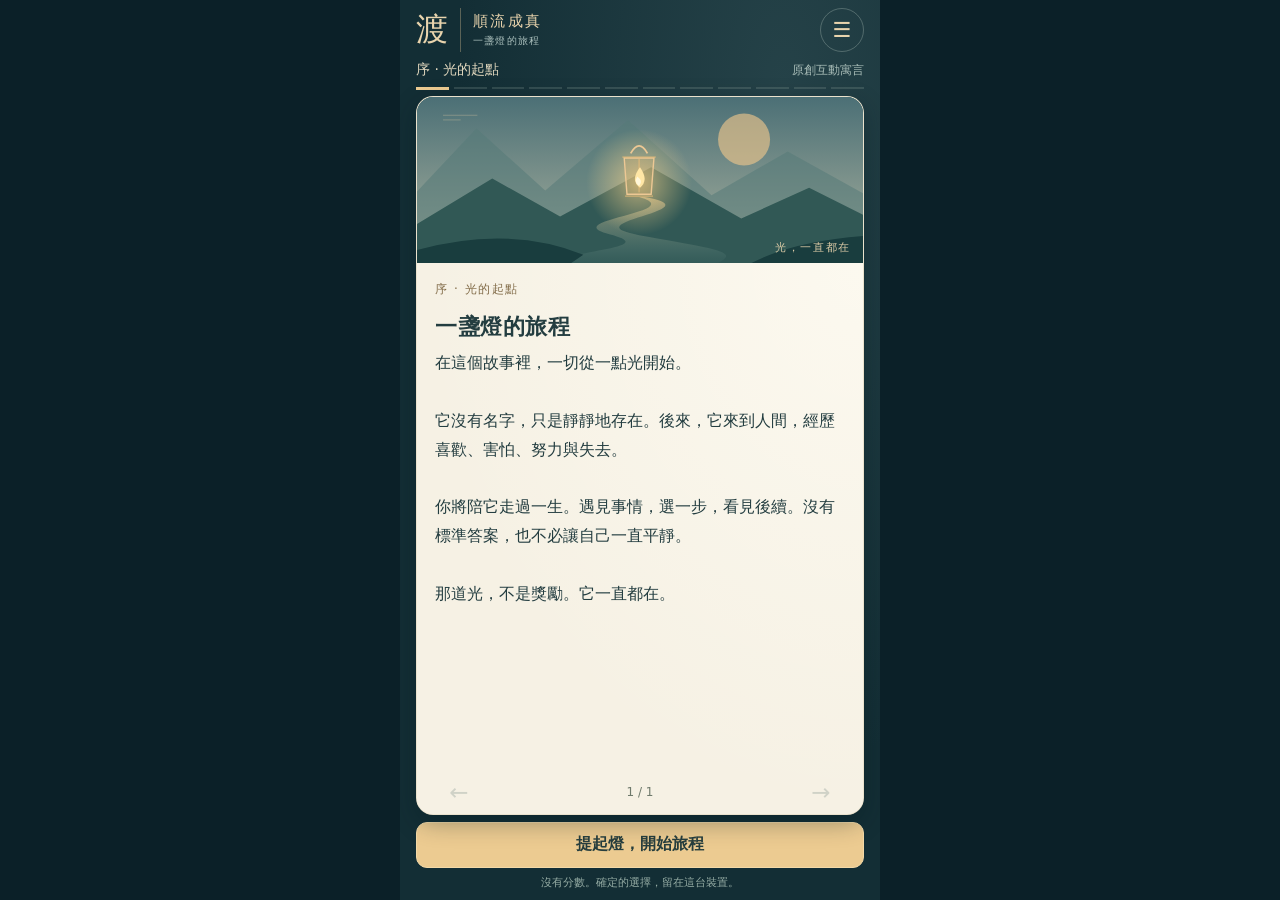
==== commit 4ce79ada: "Keep mobile controls within the actual visible viewport" ====
--- a/index.html
+++ b/index.html
@@ -46,11 +46,13 @@
       <nav class="pager" aria-label="故事翻頁"><button id="pagePrev" aria-label="上一頁">←</button><span id="pageCount" role="status">1 / 1</span><button id="pageNext" aria-label="下一頁">→</button></nav>
     </article>
   </section>
+  <div class="control-dock" id="controlDock">
   <div class="reflection-tools" id="reflectionTools" hidden><button id="mirror" aria-pressed="false">◇ 照一照心裡</button><button id="timeLens" aria-pressed="false">↗ 往後看看</button></div>
   <section class="choices" id="choicesArea" aria-labelledby="instruction" hidden><p id="instruction">此刻，你想怎麼做？</p><div class="hand" id="hand"></div></section>
   <button class="primary" id="confirm">提起燈，開始旅程</button>
   <div class="ending-tools" id="endingTools" hidden><button id="replay">換一種走法</button><button id="rest">先停在這裡</button></div>
   <p class="footnote" id="footerNote">沒有分數，也沒有必須成為的樣子。</p>
+  </div>
   <div class="save-notice" id="saveNotice" hidden><p id="saveStatus" role="status"></p><button id="loadLatest" hidden>讀取最新進度</button><button id="dismissNotice">知道了</button></div>
   <p class="sr-only" id="announcement" role="status" aria-live="polite"></p>
 </main>
--- a/light.css
+++ b/light.css
@@ -7,9 +7,14 @@
 .paper{flex:1;min-height:0;display:flex;flex-direction:column;padding:10px 18px 0;gap:7px;background:radial-gradient(ellipse at top right,#fffdf5aa,transparent 70%),var(--paper)}.reader-top{display:flex;justify-content:space-between;align-items:center;flex:none;min-height:32px}.eyebrow{color:#826c49;font-size:.75rem;letter-spacing:.13em}.text-button{min-height:32px;padding:3px 9px;border:1px solid #81918b55;border-radius:14px;font-size:.75rem;color:#426260;background:transparent}h1{flex:none;font:600 1.35rem/1.4 "Noto Serif TC","PMingLiU",serif;margin:0;overflow-wrap:anywhere;letter-spacing:.025em}.reader{flex:1;min-height:0;overflow:hidden}#storyText{font-size:1rem;line-height:1.8;white-space:pre-line;overflow-wrap:anywhere;margin:0}.pager{flex:none;display:grid;grid-template-columns:48px 1fr 48px;align-items:center;min-height:44px}.pager button{min-height:44px;min-width:44px;background:transparent;border:0;color:#496460;font-size:23px}.pager button:disabled{opacity:.22}.pager span{text-align:center;font-size:.75rem;color:#6f7a6c;font-variant-numeric:tabular-nums}
 .reflection-tools{display:flex;gap:8px;flex:none}.reflection-tools button,.ending-tools button{min-height:44px;flex:1;min-width:0;background:transparent;color:#c8d4c9;border:1px solid #afc0ad44;border-radius:9px;padding:5px;font-size:.875rem}.reflection-tools button[aria-pressed=true]{border-color:var(--gold);color:var(--gold)}.choices{flex:none;min-width:0}.choices>p{font-size:.75rem;color:#b5c5bb;margin:0 0 6px 2px}.hand{display:grid;grid-template-columns:repeat(2,minmax(0,1fr));gap:8px}.choice{min-width:0;min-height:62px;padding:10px 8px;display:flex;gap:6px;align-items:center;justify-content:center;border:1px solid #c7b992;border-radius:10px;background:#eee7d5;color:#254340}.choice b{font-size:.875rem;font-weight:500;line-height:1.5;overflow-wrap:anywhere}.choice .number{font:11px serif;color:#897650}.choice[aria-pressed=true]{background:#fff0cd;box-shadow:inset 0 0 0 2px #a97739}.primary{flex:none;width:100%;min-height:46px;background:#eccb91;border:1px solid #f3d9a7;border-radius:11px;color:#263e3e;font-size:1rem;font-weight:600;padding:10px;line-height:1.4}.primary:disabled{opacity:1;background:#ffffff06;color:#9aafa8;border-color:#94aea34d}.ending-tools{display:flex;gap:8px;flex:none}.footnote{flex:none;font-size:11px;line-height:1.4;text-align:center;color:#95aca4;margin:0;overflow-wrap:anywhere}.game.is-reflection .landscape{height:72px}.game.is-reflection .paper{background:#f4f5e9}
 .save-notice{position:absolute;z-index:5;top:64px;left:12px;right:12px;background:#fff2d7;color:#493e2b;border:1px solid #c7a971;box-shadow:0 8px 30px #0006;border-radius:12px;padding:14px;font-size:.875rem}.save-notice p{margin:0 0 8px;line-height:1.6}.save-notice button{min-height:44px;border:1px solid #9a8967;border-radius:8px;background:transparent;color:inherit;margin-right:6px;padding:6px 12px}dialog{width:min(calc(100% - 24px),440px);max-height:calc(100dvh - 24px);overflow:auto;overscroll-behavior:contain;border:1px solid #c8b58d;border-radius:18px;background:#f6f1e4;color:#264441;padding:20px}dialog::backdrop{background:#071c23c9}.menu-head{display:flex;justify-content:space-between;align-items:center;gap:8px}.menu-head h2{font:1.4rem "PMingLiU",serif;margin:0}.menu-head button{width:44px;height:44px;border:1px solid #9eab9f;background:transparent;border-radius:50%;color:inherit;font-size:24px}.menu-row{min-height:48px;width:100%;text-align:left;color:inherit;background:transparent;border:0;border-bottom:1px solid #c3c6b9;padding:12px 0}.menu-status,details p{font-size:.875rem;line-height:1.75;color:#576d63}.menu-status{margin:8px 0 16px}label{display:block;margin:18px 0 8px}select{width:100%;min-height:44px;border:1px solid #9eab9f;background:#fffcf4;border-radius:8px;color:inherit;padding:8px}details{margin-top:14px;border-top:1px solid #c3c6b9;padding-top:14px}summary{cursor:pointer;min-height:44px;line-height:1.6}.sr-only{position:absolute;width:1px;height:1px;overflow:hidden;clip:rect(0,0,0,0);white-space:nowrap}.no-script{position:fixed;inset:20%;z-index:10;padding:20px;background:#fff6e5;color:#203c3f}
+:root{-webkit-text-size-adjust:100%;text-size-adjust:100%}
+.game{height:var(--app-height,100dvh);max-height:var(--app-height,100dvh);display:grid;grid-template-rows:auto auto 3px minmax(0,1fr) auto}
+.control-dock{min-width:0;display:flex;flex-direction:column;gap:7px;padding-bottom:4px}
+dialog{max-height:calc(var(--app-height,100dvh) - 24px)}
+.game[data-compact=true]{gap:5px}.game[data-compact=true] .control-dock{gap:5px}.game[data-compact=true] .brand small,.game[data-compact=true] .footnote{display:none}.game[data-compact=true] .top{min-height:44px}.game[data-compact=true] .choice{min-height:54px;padding:7px}.game[data-compact=true] .primary{min-height:44px;padding:8px}
 @container(max-height:330px){.landscape,.game.is-reflection .landscape{height:68px}.paper{gap:4px;padding-top:5px}}
 @container(max-height:19rem){.landscape,.game.is-reflection .landscape{display:none}.reader-top{min-height:24px}.paper{padding-top:4px;gap:4px}h1{font-size:1.1rem;line-height:1.3}}
 @media(max-height:670px){.game{gap:5px}.landscape{height:80px}.top{min-height:44px}.brand small{display:none}.paper{gap:4px;padding-top:5px}.choice{min-height:54px;padding:7px}.primary{min-height:44px;padding:8px}.footnote{display:none}h1{font-size:1.15rem}}
 @media(max-width:350px){.game{padding-left:10px;padding-right:10px}.paper{padding-left:13px;padding-right:13px}.brand span{font-size:13px}.choice{padding-left:4px;padding-right:4px}}
-@media(orientation:landscape) and (max-height:500px){.game{width:100%;max-width:900px;display:grid;grid-template-columns:minmax(0,1fr) minmax(200px,34%);grid-template-rows:44px auto minmax(0,1fr) auto auto;gap:5px}.stage{grid-column:1;grid-row:1 / 6;height:100%}.top{grid-column:2;grid-row:1}.chapter-line,.journey-track,.footnote{display:none}.reflection-tools{grid-column:2;grid-row:2}.choices{grid-column:2;grid-row:3;align-self:end}.primary{grid-column:2;grid-row:4}.ending-tools{grid-column:2;grid-row:5}.landscape{height:60px}.hand{gap:5px}.choice{min-height:50px}}
+@media(orientation:landscape) and (max-height:500px){.game{width:100%;max-width:900px;grid-template-columns:minmax(0,1fr) minmax(200px,34%);grid-template-rows:44px minmax(0,1fr);gap:5px}.stage{grid-column:1;grid-row:1 / 3;height:100%}.top{grid-column:2;grid-row:1}.chapter-line,.journey-track,.footnote{display:none}.control-dock{grid-column:2;grid-row:2;align-self:end;gap:5px}.landscape{height:60px}.hand{gap:5px}.choice{min-height:50px}}
 @media(prefers-reduced-motion:reduce){*,*:before,*:after{animation:none!important;transition:none!important;scroll-behavior:auto!important}}
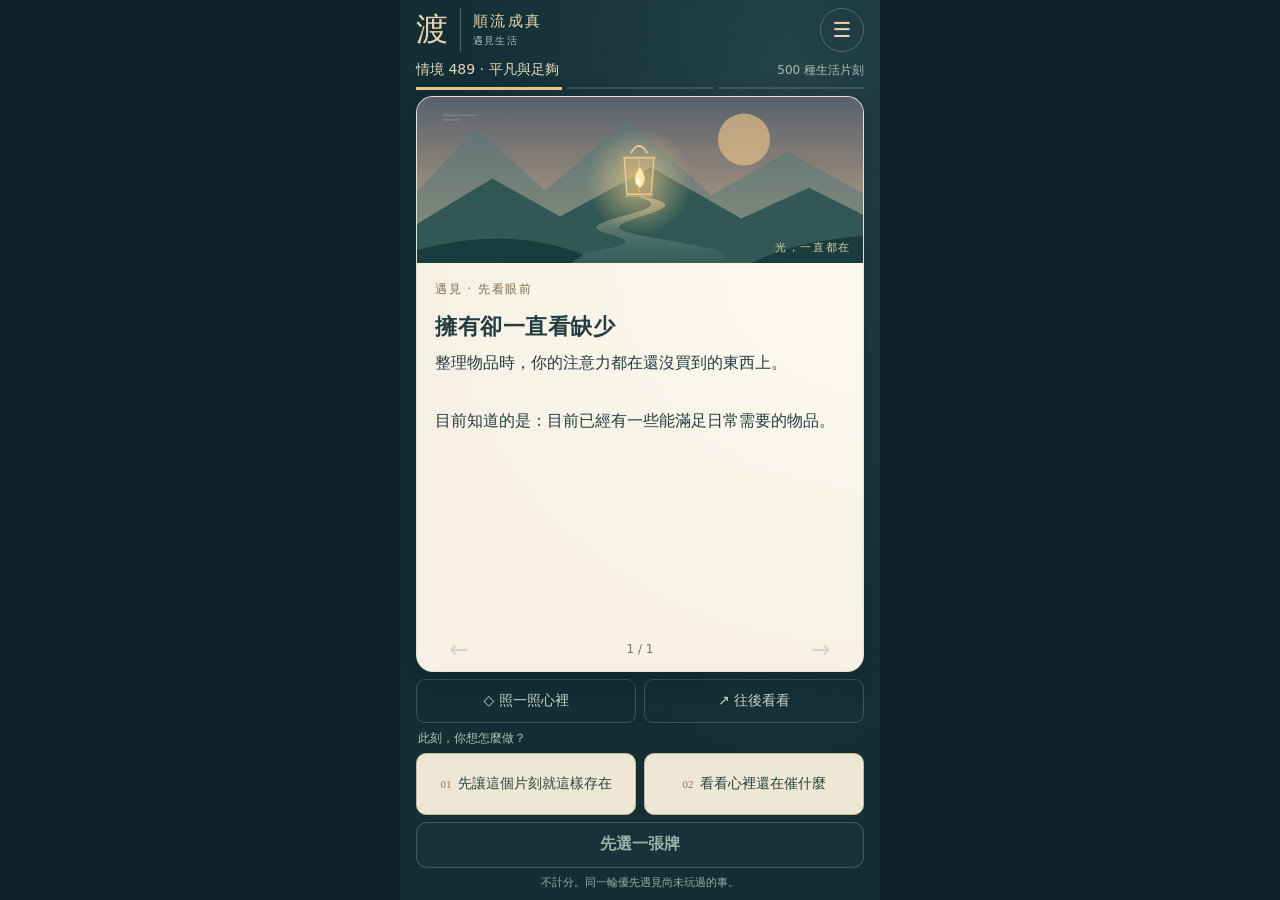
==== commit d8982d46: "Replace chapter story with 500 random everyday situations" ====
--- a/index.html
+++ b/index.html
@@ -4,22 +4,23 @@
   <meta charset="utf-8">
   <meta name="viewport" content="width=device-width,initial-scale=1,viewport-fit=cover">
   <meta name="theme-color" content="#132e35">
-  <meta name="description" content="渡・順流成真。一盞燈的旅程：十二章原創互動寓言，陪一個人走過一生。遇見、選擇、行動，然後放下。">
-  <title>渡 · 一盞燈的旅程</title>
+  <meta name="description" content="渡・順流成真。500 種隨機生活情境。遇見一件事，選擇、行動，再把做完的放下。">
+  <title>渡 · 遇見生活</title>
   <link rel="icon" href="./icons/icon-192.png">
   <link rel="apple-touch-icon" href="./icons/icon-192.png">
   <link rel="manifest" href="./manifest.webmanifest">
   <link rel="stylesheet" href="./light.css">
-  <script src="./light-story.js" defer></script>
-  <script src="./light-core.js" defer></script>
+  <script src="./scenario-seeds.js" defer></script>
+  <script src="./scenario-data.js" defer></script>
+  <script src="./scenario-core.js" defer></script>
   <script src="./cards-layout.js" defer></script>
-  <script src="./light.js" defer></script>
+  <script src="./scenario.js" defer></script>
   <script src="./pwa-update.js" defer></script>
 </head>
 <body>
 <main class="game" id="game" data-landscape="dawn">
-  <header class="top"><a class="brand" href="./" aria-label="渡，回到目前旅程"><strong>渡</strong><span>順流成真<small>一盞燈的旅程</small></span></a><button class="menu-button" id="menuOpen" aria-label="開啟功能選單" aria-haspopup="dialog">☰</button></header>
-  <div class="chapter-line"><span id="chapterName">序 · 光的起點</span><span id="ageLabel">原創互動寓言</span></div>
+  <header class="top"><a class="brand" href="./" aria-label="渡，回到目前情境"><strong>渡</strong><span>順流成真<small>遇見生活</small></span></a><button class="menu-button" id="menuOpen" aria-label="開啟功能選單" aria-haspopup="dialog">☰</button></header>
+  <div class="chapter-line"><span id="chapterName">隨機生活情境</span><span id="ageLabel">500 種生活片刻</span></div>
   <div class="journey-track" id="journeyTrack" aria-hidden="true"></div>
   <section class="stage" aria-labelledby="sceneTitle">
     <div class="landscape" aria-hidden="true">
@@ -40,16 +41,16 @@
       <span class="landscape-caption" id="landscapeCaption">光，一直都在</span>
     </div>
     <article class="paper">
-      <div class="reader-top"><span class="eyebrow" id="stageLabel">序章</span><button class="text-button" id="backStory" hidden>回故事</button></div>
-      <h1 id="sceneTitle" tabindex="-1">一盞燈的旅程</h1>
-      <div class="reader" id="reader"><p id="storyText">陪一點光，走過一個人的一生。</p></div>
-      <nav class="pager" aria-label="故事翻頁"><button id="pagePrev" aria-label="上一頁">←</button><span id="pageCount" role="status">1 / 1</span><button id="pageNext" aria-label="下一頁">→</button></nav>
+      <div class="reader-top"><span class="eyebrow" id="stageLabel">遇見</span><button class="text-button" id="backStory" hidden>回情境</button></div>
+      <h1 id="sceneTitle" tabindex="-1">遇見生活</h1>
+      <div class="reader" id="reader"><p id="storyText">準備一件生活裡的小事……</p></div>
+      <nav class="pager" aria-label="情境翻頁"><button id="pagePrev" aria-label="上一頁">←</button><span id="pageCount" role="status">1 / 1</span><button id="pageNext" aria-label="下一頁">→</button></nav>
     </article>
   </section>
   <div class="control-dock" id="controlDock">
   <div class="reflection-tools" id="reflectionTools" hidden><button id="mirror" aria-pressed="false">◇ 照一照心裡</button><button id="timeLens" aria-pressed="false">↗ 往後看看</button></div>
   <section class="choices" id="choicesArea" aria-labelledby="instruction" hidden><p id="instruction">此刻，你想怎麼做？</p><div class="hand" id="hand"></div></section>
-  <button class="primary" id="confirm">提起燈，開始旅程</button>
+  <button class="primary" id="confirm" disabled>先選一張牌</button>
   <div class="ending-tools" id="endingTools" hidden><button id="replay">換一種走法</button><button id="rest">先停在這裡</button></div>
   <p class="footnote" id="footerNote">沒有分數，也沒有必須成為的樣子。</p>
   </div>
@@ -57,12 +58,12 @@
   <p class="sr-only" id="announcement" role="status" aria-live="polite"></p>
 </main>
 <dialog id="menu" aria-labelledby="menuTitle">
-  <div class="menu-head"><h2 id="menuTitle">旅程中的停靠</h2><button id="menuClose" aria-label="關閉功能選單">×</button></div>
+  <div class="menu-head"><h2 id="menuTitle">生活中的停靠</h2><button id="menuClose" aria-label="關閉功能選單">×</button></div>
   <button class="menu-row" id="install">安裝手機 App</button><p class="menu-status" id="installStatus">加入主畫面，下次從這一頁繼續。</p>
   <button class="menu-row" id="btnUpdate">檢查更新</button><p class="menu-status" id="updateStatus" role="status">連線時自動檢查新版</p>
-  <label for="chapterChoice">十二章 · 不必依序</label><select id="chapterChoice"></select><p class="menu-status">點「走進這章」才會取代目前的新旅程進度。花店舊紀錄不會被更動。</p><button class="menu-row" id="chapterStart">走進這章</button>
-  <details><summary>這趟旅程怎麼玩</summary><p>遇見事件，點一張牌看做法，再按下方按鈕確認。看見後續後，再選下一步。每章兩次選擇，沒有標準答案。</p><p>「照一照心裡」和「往後看看」都可跳過。它們不改變外部結果，也不記錄你的感受。長文用左右箭頭翻頁，不用往下拉主畫面。</p></details>
-  <details><summary>關於這一道光</summary><p>以使用者原創《順流成真・一盞燈的旅程》為主線，再創作日常事件與分支。這是一篇寓言，不是宗教考試或心理治療；光不是修行分數，情緒不會讓它熄滅。</p><p>故事不保證願望成真。放下不等於放棄必要的醫療、安全、責任與界線。可以跳章、離開，或仍然在意。</p><p>沒有配樂、水聲、倒數、付費抽卡、帳號或追蹤分析。進度只存這台裝置；新舊故事使用不同紀錄，互不覆寫。</p></details>
+  <label for="chapterChoice">想遇見哪一類生活情境？</label><select id="chapterChoice"></select><p class="menu-status">25 類、共 500 個情境。點「換個情境」才會換掉目前這一件；同類抽完會重新洗牌，不計分、不需集滿。</p><button class="menu-row" id="chapterStart">換個情境</button>
+  <details><summary>怎麼玩</summary><p>每次隨機遇見一件事。點牌先看做法，再按下方確認；看見後續後，再選一步。收尾後可再遇見一件事、換一種走法，或先停在這裡。</p><p>「照一照心裡」與「往後看看」可跳過，不會記錄你的感受，也不會改變外部結果。文字用左右箭頭翻頁，不用往下拉主畫面。</p><p>同一輪優先抽尚未遇見的情境。重開回到原處；切換類別會保留其他類別的抽取紀錄。</p></details>
+  <details><summary>關於渡</summary><p>不走固定主角或章節故事。500 個原創生活情境，依 25 種主題設計共用的回應路線，練習看見想要與不想要，再選眼前能做的一步。</p><p>這不是宗教考試或心理治療，也不保證願望成真。放下不等於放棄必要的醫療、安全、責任與界線。可以離開，或仍然在意。</p><p>沒有配樂、水聲、倒數、付費抽卡、帳號或追蹤分析。進度只存這台裝置；舊版本的紀錄保留，不讀寫、不清空。</p></details>
 </dialog>
 <noscript><p class="no-script">請開啟 JavaScript，才能開始這段互動旅程。</p></noscript>
 </body>
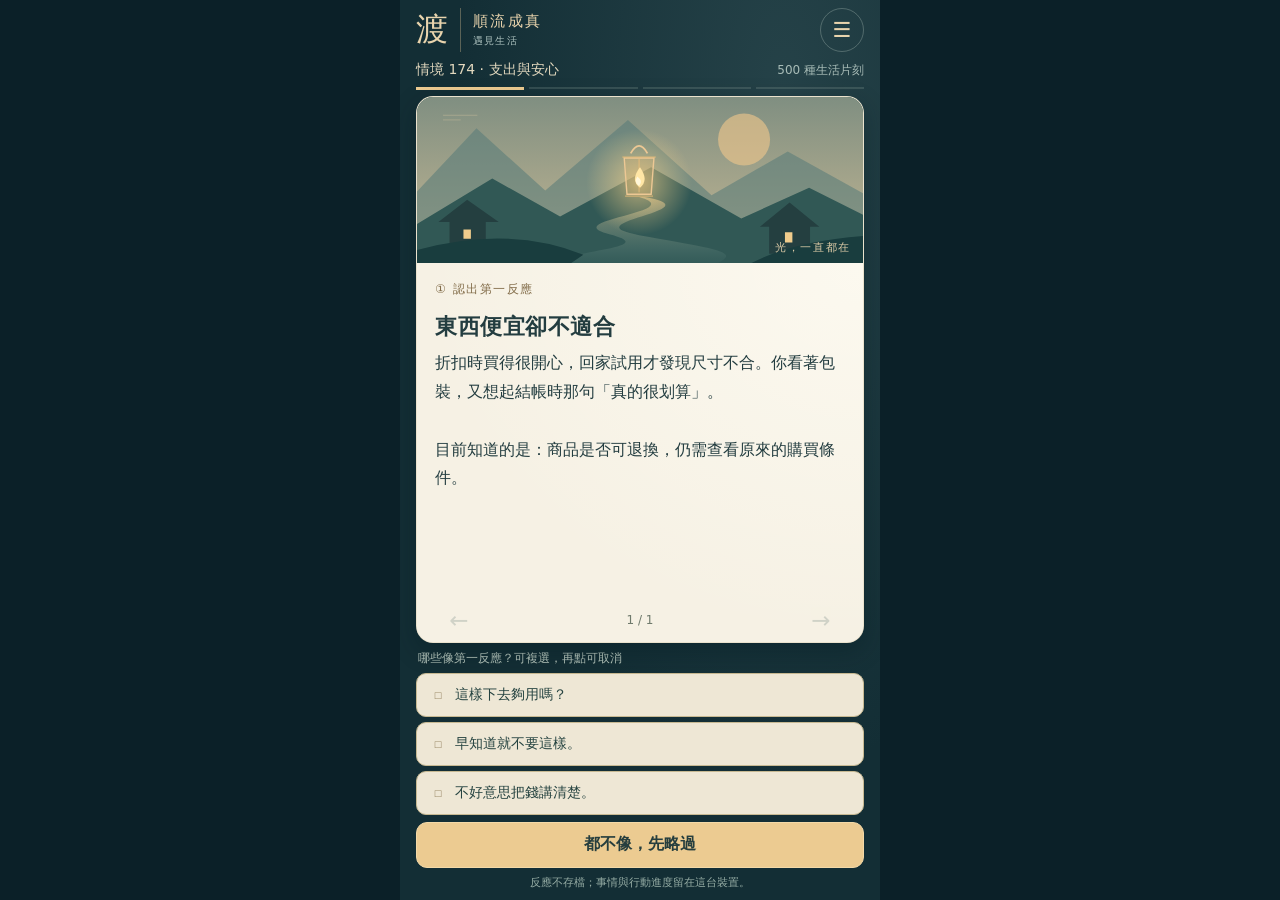
==== commit c0c8c1af: "Add a direct five-case release practice filter" ====
--- a/index.html
+++ b/index.html
@@ -4,21 +4,25 @@
   <meta charset="utf-8">
   <meta name="viewport" content="width=device-width,initial-scale=1,viewport-fit=cover">
   <meta name="theme-color" content="#132e35">
-  <meta name="description" content="渡・順流成真。500 種隨機生活情境。遇見一件事，選擇、行動，再把做完的放下。">
+  <meta name="description" content="渡・順流成真。500 種隨機生活情境。遇見一件事，複選第一反應、翻牌換個角度，再選眼前的一步。">
   <title>渡 · 遇見生活</title>
   <link rel="icon" href="./icons/icon-192.png">
   <link rel="apple-touch-icon" href="./icons/icon-192.png">
   <link rel="manifest" href="./manifest.webmanifest">
   <link rel="stylesheet" href="./light.css">
+  <link rel="stylesheet" href="./reframe.css">
   <script src="./scenario-seeds.js" defer></script>
   <script src="./scenario-data.js" defer></script>
   <script src="./scenario-core.js" defer></script>
+  <script src="./reframe-core.js" defer></script>
+  <script src="./flow-data.js" defer></script>
+  <script src="./flow-core.js" defer></script>
   <script src="./cards-layout.js" defer></script>
-  <script src="./scenario.js" defer></script>
+  <script src="./flow.js" defer></script>
   <script src="./pwa-update.js" defer></script>
 </head>
 <body>
-<main class="game" id="game" data-landscape="dawn">
+<main class="game" id="game" data-landscape="dawn" data-mode="flow">
   <header class="top"><a class="brand" href="./" aria-label="渡，回到目前情境"><strong>渡</strong><span>順流成真<small>遇見生活</small></span></a><button class="menu-button" id="menuOpen" aria-label="開啟功能選單" aria-haspopup="dialog">☰</button></header>
   <div class="chapter-line"><span id="chapterName">隨機生活情境</span><span id="ageLabel">500 種生活片刻</span></div>
   <div class="journey-track" id="journeyTrack" aria-hidden="true"></div>
@@ -61,9 +65,9 @@
   <div class="menu-head"><h2 id="menuTitle">生活中的停靠</h2><button id="menuClose" aria-label="關閉功能選單">×</button></div>
   <button class="menu-row" id="install">安裝手機 App</button><p class="menu-status" id="installStatus">加入主畫面，下次從這一頁繼續。</p>
   <button class="menu-row" id="btnUpdate">檢查更新</button><p class="menu-status" id="updateStatus" role="status">連線時自動檢查新版</p>
-  <label for="chapterChoice">想遇見哪一類生活情境？</label><select id="chapterChoice"></select><p class="menu-status">25 類、共 500 個情境。點「換個情境」才會換掉目前這一件；同類抽完會重新洗牌，不計分、不需集滿。</p><button class="menu-row" id="chapterStart">換個情境</button>
-  <details><summary>怎麼玩</summary><p>每次隨機遇見一件事。點牌先看做法，再按下方確認；看見後續後，再選一步。收尾後可再遇見一件事、換一種走法，或先停在這裡。</p><p>「照一照心裡」與「往後看看」可跳過，不會記錄你的感受，也不會改變外部結果。文字用左右箭頭翻頁，不用往下拉主畫面。</p><p>同一輪優先抽尚未遇見的情境。重開回到原處；切換類別會保留其他類別的抽取紀錄。</p></details>
-  <details><summary>關於渡</summary><p>不走固定主角或章節故事。500 個原創生活情境，依 25 種主題設計共用的回應路線，練習看見想要與不想要，再選眼前能做的一步。</p><p>這不是宗教考試或心理治療，也不保證願望成真。放下不等於放棄必要的醫療、安全、責任與界線。可以離開，或仍然在意。</p><p>沒有配樂、水聲、倒數、付費抽卡、帳號或追蹤分析。進度只存這台裝置；舊版本的紀錄保留，不讀寫、不清空。</p></details>
+  <label for="chapterChoice">想遇見哪一類生活情境？</label><select id="chapterChoice"></select><p class="menu-status">想先比較新版，可選「釋放練習 · 5 則」。全部共有 25 類、500 個情境；點「換個情境」才會換掉目前這一件。</p><button class="menu-row" id="chapterStart">換個情境</button>
+  <details><summary>怎麼玩</summary><p>每次隨機遇見一件事。第一反應可複選，再點可取消；選好按「翻牌看看」，逐一看看自己在意什麼。都不像也能略過。接著選一個做法，預覽後確認，就能看到後續。收尾後可再遇見一件事、換一種走法，或先停在這裡。</p><p>「照一照心裡」與「往後看看」可跳過，不會記錄你的感受，也不會改變外部結果。文字用左右箭頭翻頁，不用往下拉主畫面。</p><p>同一輪優先抽尚未遇見的情境。事情與行動進度會保存，反應勾選只留在當前頁面：翻牌時重開會回到未勾選，進入行動後重開仍接續行動。切換類別保留其他類別的抽取紀錄。</p></details>
+  <details><summary>關於渡</summary><p>不走固定主角或章節故事。500 個原創生活情境，依 25 種主題設計共用的反應、轉念與行動文字，另保留五個試玩情境的專屬內容，練習看見想要與不想要，再選眼前能做的一步。</p><p>這不是宗教考試或心理治療，也不保證願望成真。放下不等於放棄必要的醫療、安全、責任與界線。可以離開，或仍然在意。</p><p>沒有配樂、水聲、倒數、付費抽卡、帳號或追蹤分析。進度只存這台裝置，反應不存檔、不上傳。首次升級會讀取舊情境進度，接續未完的一局；舊紀錄原樣保留，不覆寫、不清空。</p></details>
 </dialog>
 <noscript><p class="no-script">請開啟 JavaScript，才能開始這段互動旅程。</p></noscript>
 </body>
--- a/reframe.css
+++ b/reframe.css
@@ -0,0 +1,7 @@
+.game[data-phase=scene] .hand{grid-template-columns:1fr;gap:5px}
+.game[data-phase=scene] .choice{min-height:44px;padding:6px 10px;justify-content:flex-start}
+.game[data-phase=scene] .choice .number{min-width:22px}
+.game[data-phase=flip] .paper{background:#f4f5e9}
+.game[data-phase=flip] .reader-top{min-height:44px}
+.game[data-phase=flip] #backStory{min-height:44px}
+a.menu-row{display:block;text-decoration:none}
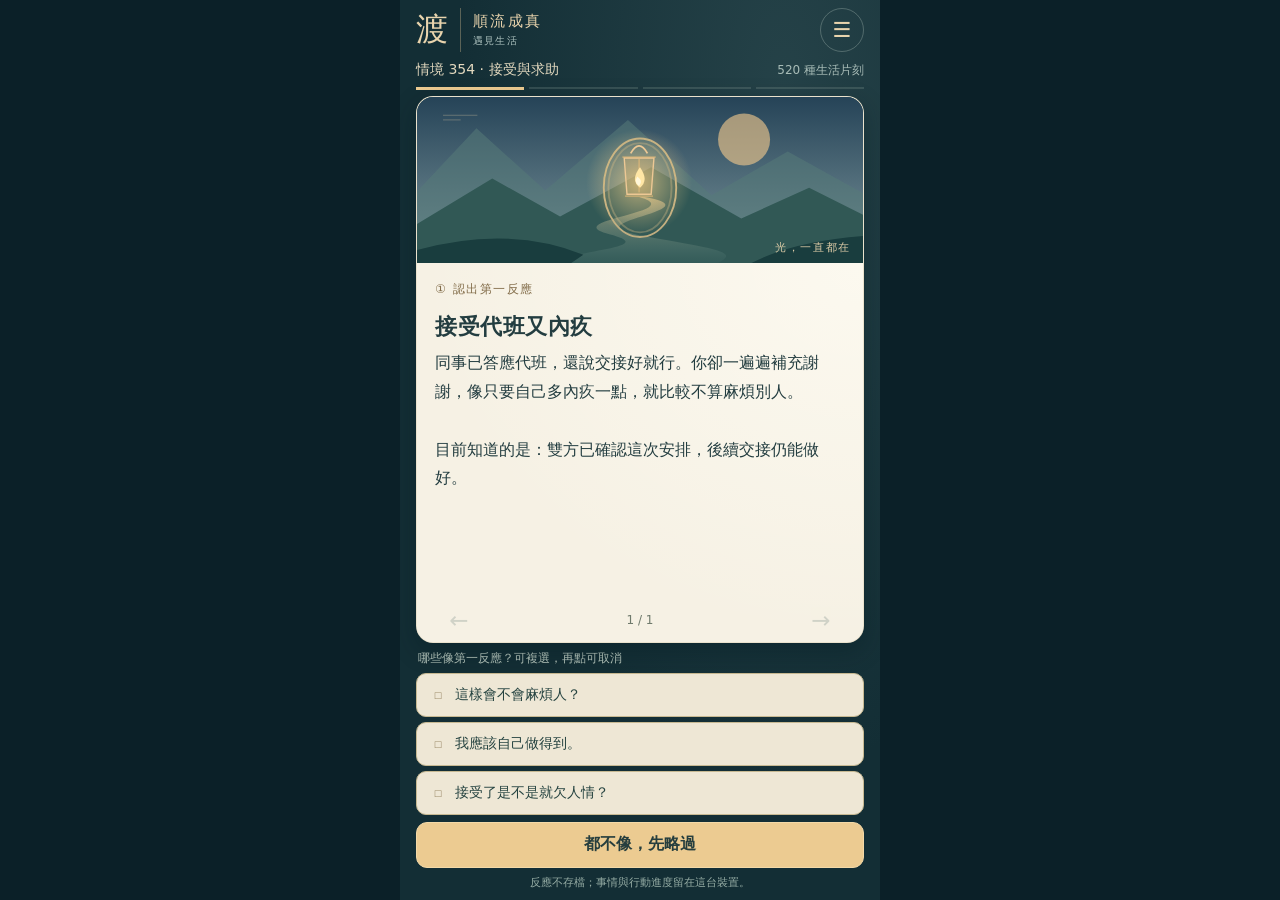
==== commit 0310ff7f: "Add twenty lifelike money pressure scenarios" ====
--- a/index.html
+++ b/index.html
@@ -4,7 +4,7 @@
   <meta charset="utf-8">
   <meta name="viewport" content="width=device-width,initial-scale=1,viewport-fit=cover">
   <meta name="theme-color" content="#132e35">
-  <meta name="description" content="渡・順流成真。500 種隨機生活情境。遇見一件事，複選第一反應、翻牌換個角度，再選眼前的一步。">
+  <meta name="description" content="渡・順流成真。520 種隨機生活情境，包含 20 則真實金錢壓力。看見第一反應，鬆開一點，再做眼前的一步。">
   <title>渡 · 遇見生活</title>
   <link rel="icon" href="./icons/icon-192.png">
   <link rel="apple-touch-icon" href="./icons/icon-192.png">
@@ -24,7 +24,7 @@
 <body>
 <main class="game" id="game" data-landscape="dawn" data-mode="flow">
   <header class="top"><a class="brand" href="./" aria-label="渡，回到目前情境"><strong>渡</strong><span>順流成真<small>遇見生活</small></span></a><button class="menu-button" id="menuOpen" aria-label="開啟功能選單" aria-haspopup="dialog">☰</button></header>
-  <div class="chapter-line"><span id="chapterName">隨機生活情境</span><span id="ageLabel">500 種生活片刻</span></div>
+  <div class="chapter-line"><span id="chapterName">隨機生活情境</span><span id="ageLabel">520 種生活片刻</span></div>
   <div class="journey-track" id="journeyTrack" aria-hidden="true"></div>
   <section class="stage" aria-labelledby="sceneTitle">
     <div class="landscape" aria-hidden="true">
@@ -65,9 +65,9 @@
   <div class="menu-head"><h2 id="menuTitle">生活中的停靠</h2><button id="menuClose" aria-label="關閉功能選單">×</button></div>
   <button class="menu-row" id="install">安裝手機 App</button><p class="menu-status" id="installStatus">加入主畫面，下次從這一頁繼續。</p>
   <button class="menu-row" id="btnUpdate">檢查更新</button><p class="menu-status" id="updateStatus" role="status">連線時自動檢查新版</p>
-  <label for="chapterChoice">想遇見哪一類生活情境？</label><select id="chapterChoice"></select><p class="menu-status">想先比較新版，可選「釋放練習 · 5 則」。全部共有 25 類、500 個情境；點「換個情境」才會換掉目前這一件。</p><button class="menu-row" id="chapterStart">換個情境</button>
+  <label for="chapterChoice">想遇見哪一類生活情境？</label><select id="chapterChoice"></select><p class="menu-status">金錢壓力可直接選「金錢壓力 · 20 則」；另有「釋放練習 · 5 則」。全部共有 26 類、520 個情境；點「換個情境」才會換掉目前這一件。</p><button class="menu-row" id="chapterStart">換個情境</button>
   <details><summary>怎麼玩</summary><p>每次隨機遇見一件事。第一反應可複選，再點可取消；選好按「翻牌看看」，逐一看看自己在意什麼。都不像也能略過。接著選一個做法，預覽後確認，就能看到後續。收尾後可再遇見一件事、換一種走法，或先停在這裡。</p><p>「照一照心裡」與「往後看看」可跳過，不會記錄你的感受，也不會改變外部結果。文字用左右箭頭翻頁，不用往下拉主畫面。</p><p>同一輪優先抽尚未遇見的情境。事情與行動進度會保存，反應勾選只留在當前頁面：翻牌時重開會回到未勾選，進入行動後重開仍接續行動。切換類別保留其他類別的抽取紀錄。</p></details>
-  <details><summary>關於渡</summary><p>不走固定主角或章節故事。500 個原創生活情境，依 25 種主題設計共用的反應、轉念與行動文字，另保留五個試玩情境的專屬內容，練習看見想要與不想要，再選眼前能做的一步。</p><p>這不是宗教考試或心理治療，也不保證願望成真。放下不等於放棄必要的醫療、安全、責任與界線。可以離開，或仍然在意。</p><p>沒有配樂、水聲、倒數、付費抽卡、帳號或追蹤分析。進度只存這台裝置，反應不存檔、不上傳。首次升級會讀取舊情境進度，接續未完的一局；舊紀錄原樣保留，不覆寫、不清空。</p></details>
+  <details><summary>關於渡</summary><p>不走固定主角或章節故事。520 個原創生活情境包含 20 則專屬金錢壓力：不是叫人想開或假裝錢不重要，而是先從恐慌、羞愧與責任拉扯裡退一步，再看清數字、期限和眼前能做的事。</p><p>這不是宗教考試、心理治療或財務建議，也不保證願望成真。放下反覆折磨自己的念頭，不等於不繳帳單、不處理債務，或放棄必要的醫療、安全、責任與界線。</p><p>沒有配樂、水聲、倒數、付費抽卡、帳號或追蹤分析。進度只存這台裝置，反應不存檔、不上傳。首次升級會讀取舊情境進度，接續未完的一局；舊紀錄原樣保留，不覆寫、不清空。</p></details>
 </dialog>
 <noscript><p class="no-script">請開啟 JavaScript，才能開始這段互動旅程。</p></noscript>
 </body>
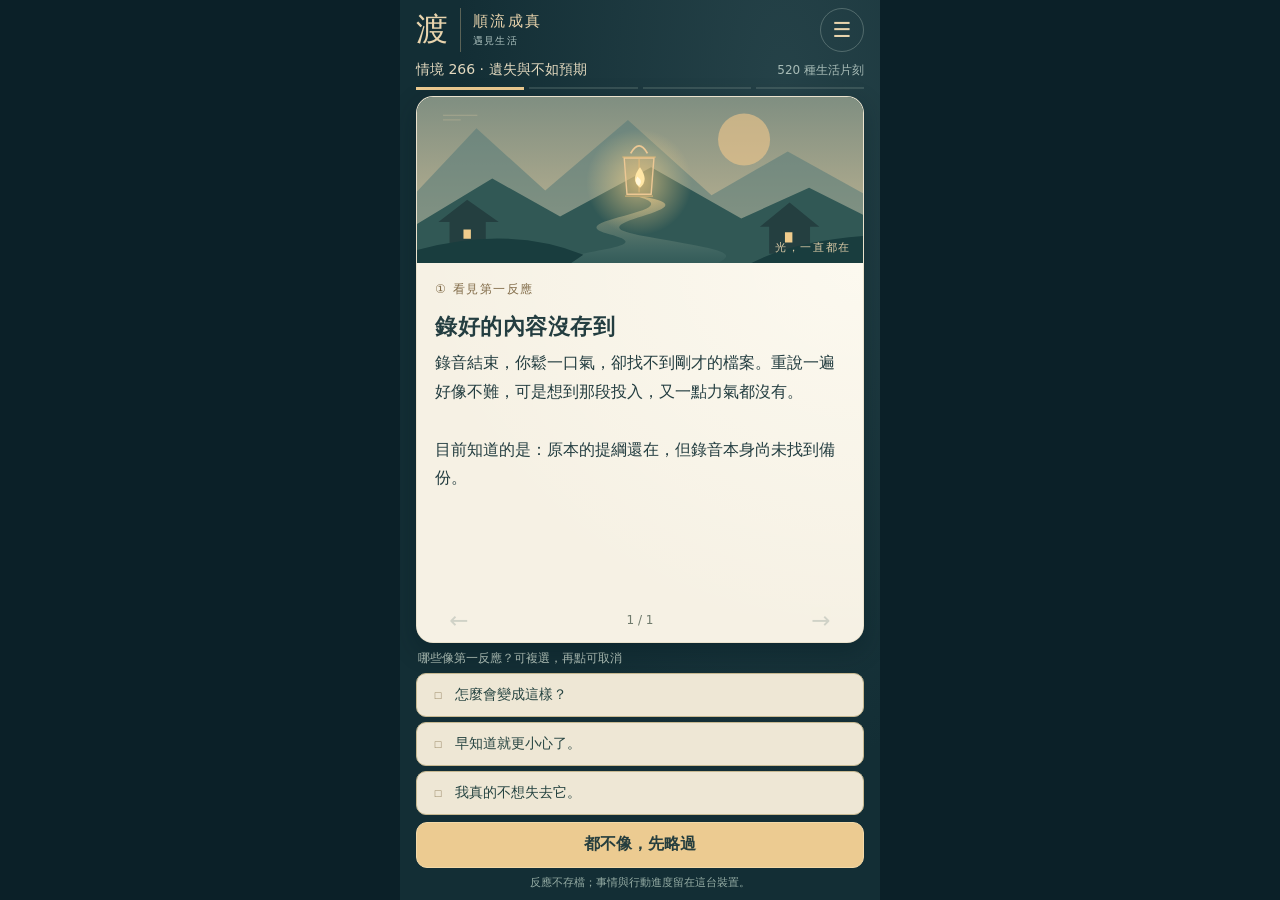
==== commit e8cf300f: "Redesign Ferry around abundance release practice" ====
--- a/index.html
+++ b/index.html
@@ -4,7 +4,7 @@
   <meta charset="utf-8">
   <meta name="viewport" content="width=device-width,initial-scale=1,viewport-fit=cover">
   <meta name="theme-color" content="#132e35">
-  <meta name="description" content="渡・順流成真。520 種隨機生活情境，包含 20 則真實金錢壓力。看見第一反應，鬆開一點，再做眼前的一步。">
+  <meta name="description" content="渡・順流成真。520 種生活情境：看見想要與害怕，鬆開非得如此不可，清楚做一步，做完放下結果。">
   <title>渡 · 遇見生活</title>
   <link rel="icon" href="./icons/icon-192.png">
   <link rel="apple-touch-icon" href="./icons/icon-192.png">
@@ -66,8 +66,8 @@
   <button class="menu-row" id="install">安裝手機 App</button><p class="menu-status" id="installStatus">加入主畫面，下次從這一頁繼續。</p>
   <button class="menu-row" id="btnUpdate">檢查更新</button><p class="menu-status" id="updateStatus" role="status">連線時自動檢查新版</p>
   <label for="chapterChoice">想遇見哪一類生活情境？</label><select id="chapterChoice"></select><p class="menu-status">金錢壓力可直接選「金錢壓力 · 20 則」；另有「釋放練習 · 5 則」。全部共有 26 類、520 個情境；點「換個情境」才會換掉目前這一件。</p><button class="menu-row" id="chapterStart">換個情境</button>
-  <details><summary>怎麼玩</summary><p>每次隨機遇見一件事。第一反應可複選，再點可取消；選好按「翻牌看看」，逐一看看自己在意什麼。都不像也能略過。接著選一個做法，預覽後確認，就能看到後續。收尾後可再遇見一件事、換一種走法，或先停在這裡。</p><p>「照一照心裡」與「往後看看」可跳過，不會記錄你的感受，也不會改變外部結果。文字用左右箭頭翻頁，不用往下拉主畫面。</p><p>同一輪優先抽尚未遇見的情境。事情與行動進度會保存，反應勾選只留在當前頁面：翻牌時重開會回到未勾選，進入行動後重開仍接續行動。切換類別保留其他類別的抽取紀錄。</p></details>
-  <details><summary>關於渡</summary><p>不走固定主角或章節故事。520 個原創生活情境包含 20 則專屬金錢壓力：不是叫人想開或假裝錢不重要，而是先從恐慌、羞愧與責任拉扯裡退一步，再看清數字、期限和眼前能做的事。</p><p>這不是宗教考試、心理治療或財務建議，也不保證願望成真。放下反覆折磨自己的念頭，不等於不繳帳單、不處理債務，或放棄必要的醫療、安全、責任與界線。</p><p>沒有配樂、水聲、倒數、付費抽卡、帳號或追蹤分析。進度只存這台裝置，反應不存檔、不上傳。首次升級會讀取舊情境進度，接續未完的一局；舊紀錄原樣保留，不覆寫、不清空。</p></details>
+  <details><summary>怎麼玩</summary><p>每次隨機遇見一件事。先複選真的會冒出的第一反應；翻牌後看見反應下面「很想得到」與「很怕發生」的兩股力，再問自己能不能先鬆開一點「非得立刻照我想的不可」。</p><p>目標不用丟，責任也不用逃。鬆一點後，選一個現實中能做的步驟；做完，就暫時放下結果。都不像可以略過，還不能放也沒關係。</p><p>「照一照心裡」與「往後看看」可跳過，不會記錄你的感受，也不會改變外部結果。文字用左右箭頭翻頁，不用往下拉主畫面。同一輪優先抽尚未遇見的情境；事情與行動進度保存，反應勾選不存檔。</p></details>
+  <details><summary>關於渡</summary><p>《渡》以「豐盛不只金錢，也包含健康、關係、目標與內在平靜」為設計方向，使用原創生活劇本練習：看見想要與抗拒，放下干擾判斷的抓緊，再清楚行動。</p><p>它不會承諾「放下就會招來結果」。金錢、工作、醫療和關係問題仍要依現實處理；放下只是停止先用恐懼折磨自己。這不是宗教考試、心理治療、醫療或財務建議。</p><p>沒有配樂、水聲、倒數、付費抽卡、帳號或追蹤分析。進度只存這台裝置，反應不存檔、不上傳。舊進度原樣保留，不覆寫、不清空。</p></details>
 </dialog>
 <noscript><p class="no-script">請開啟 JavaScript，才能開始這段互動旅程。</p></noscript>
 </body>
